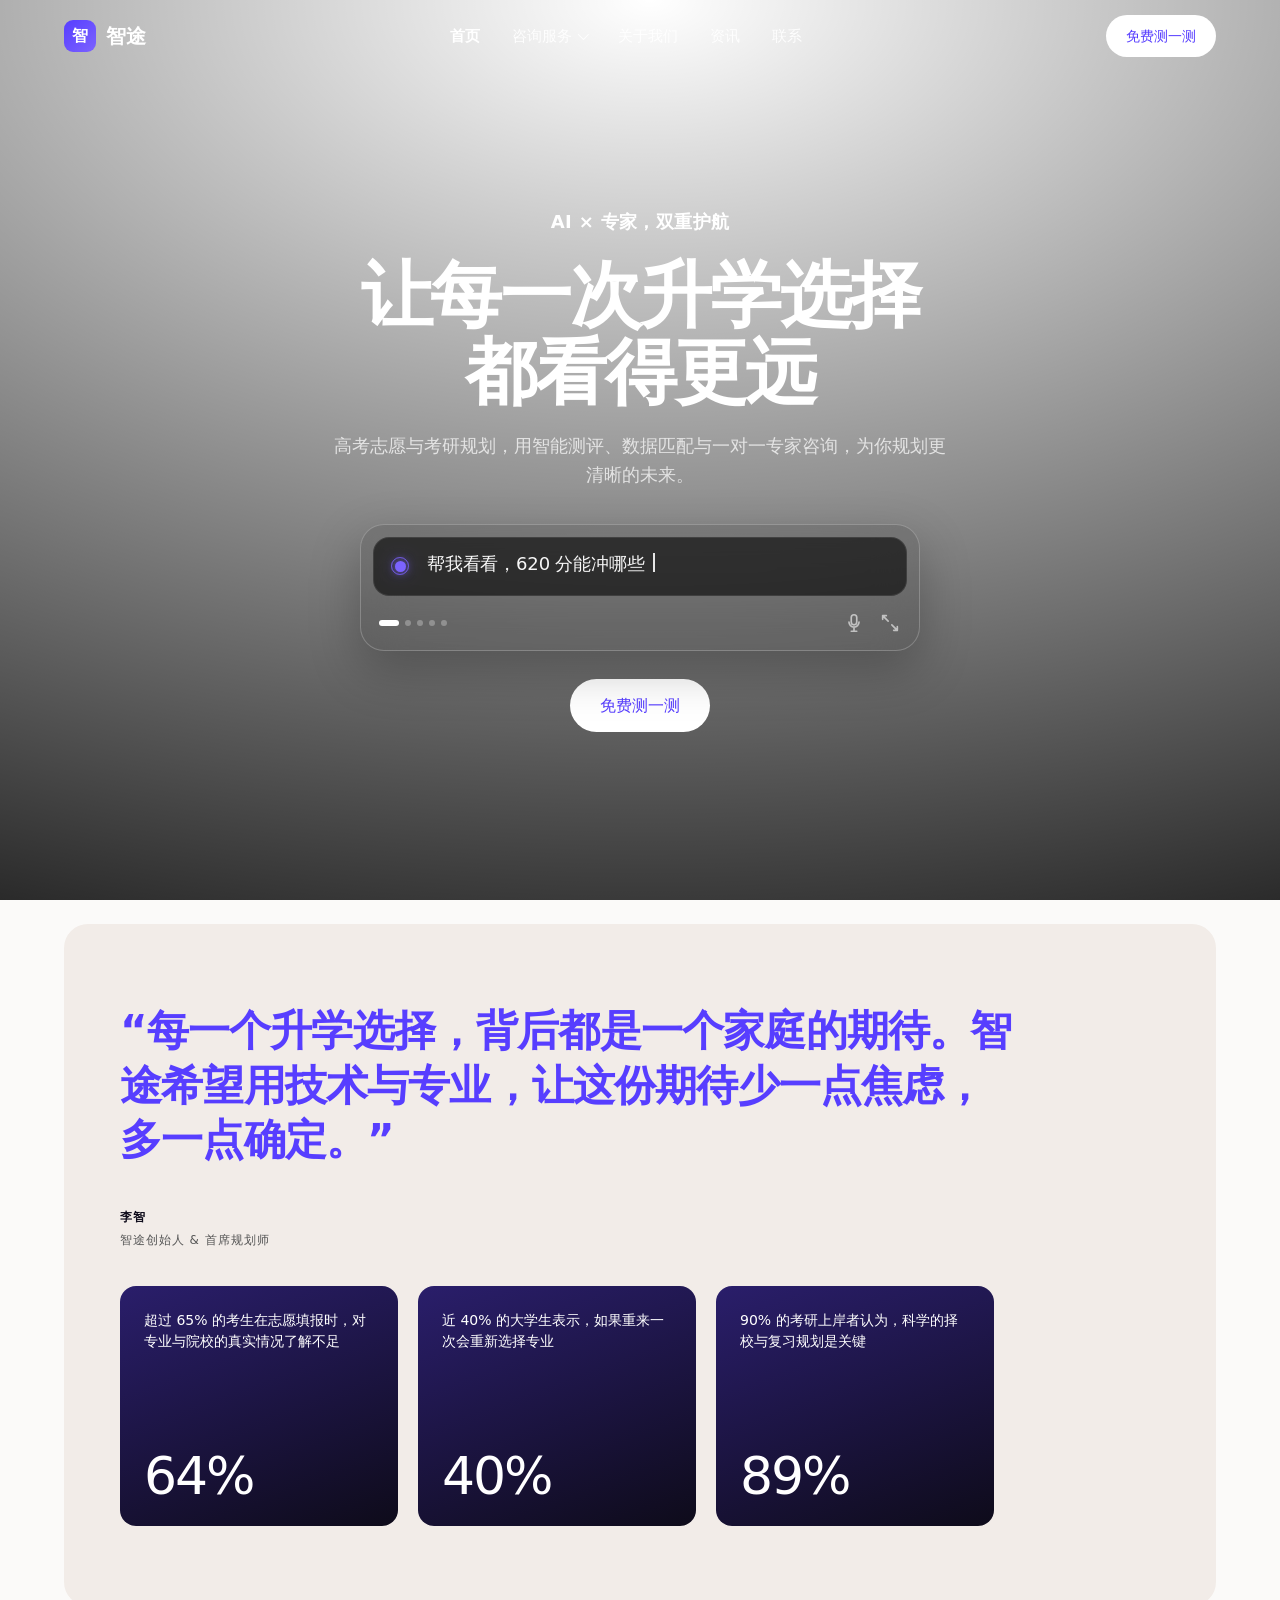
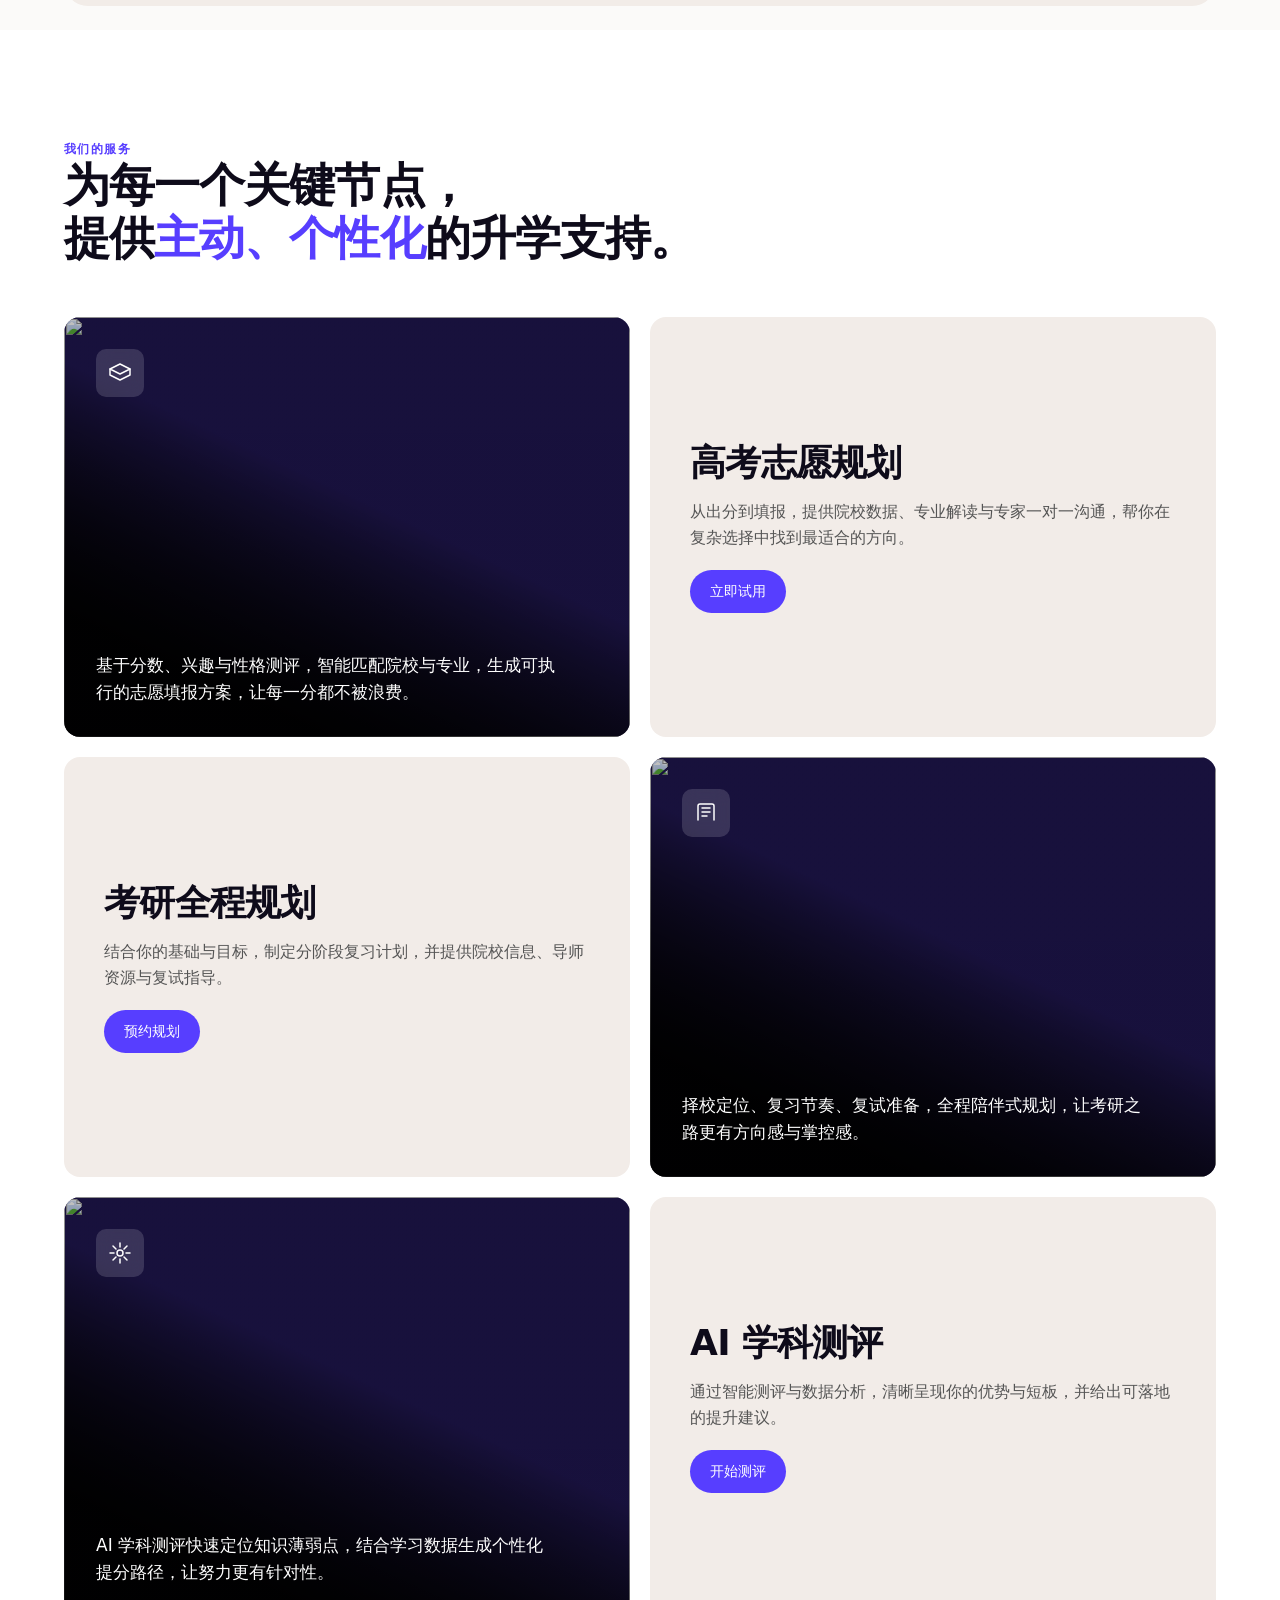
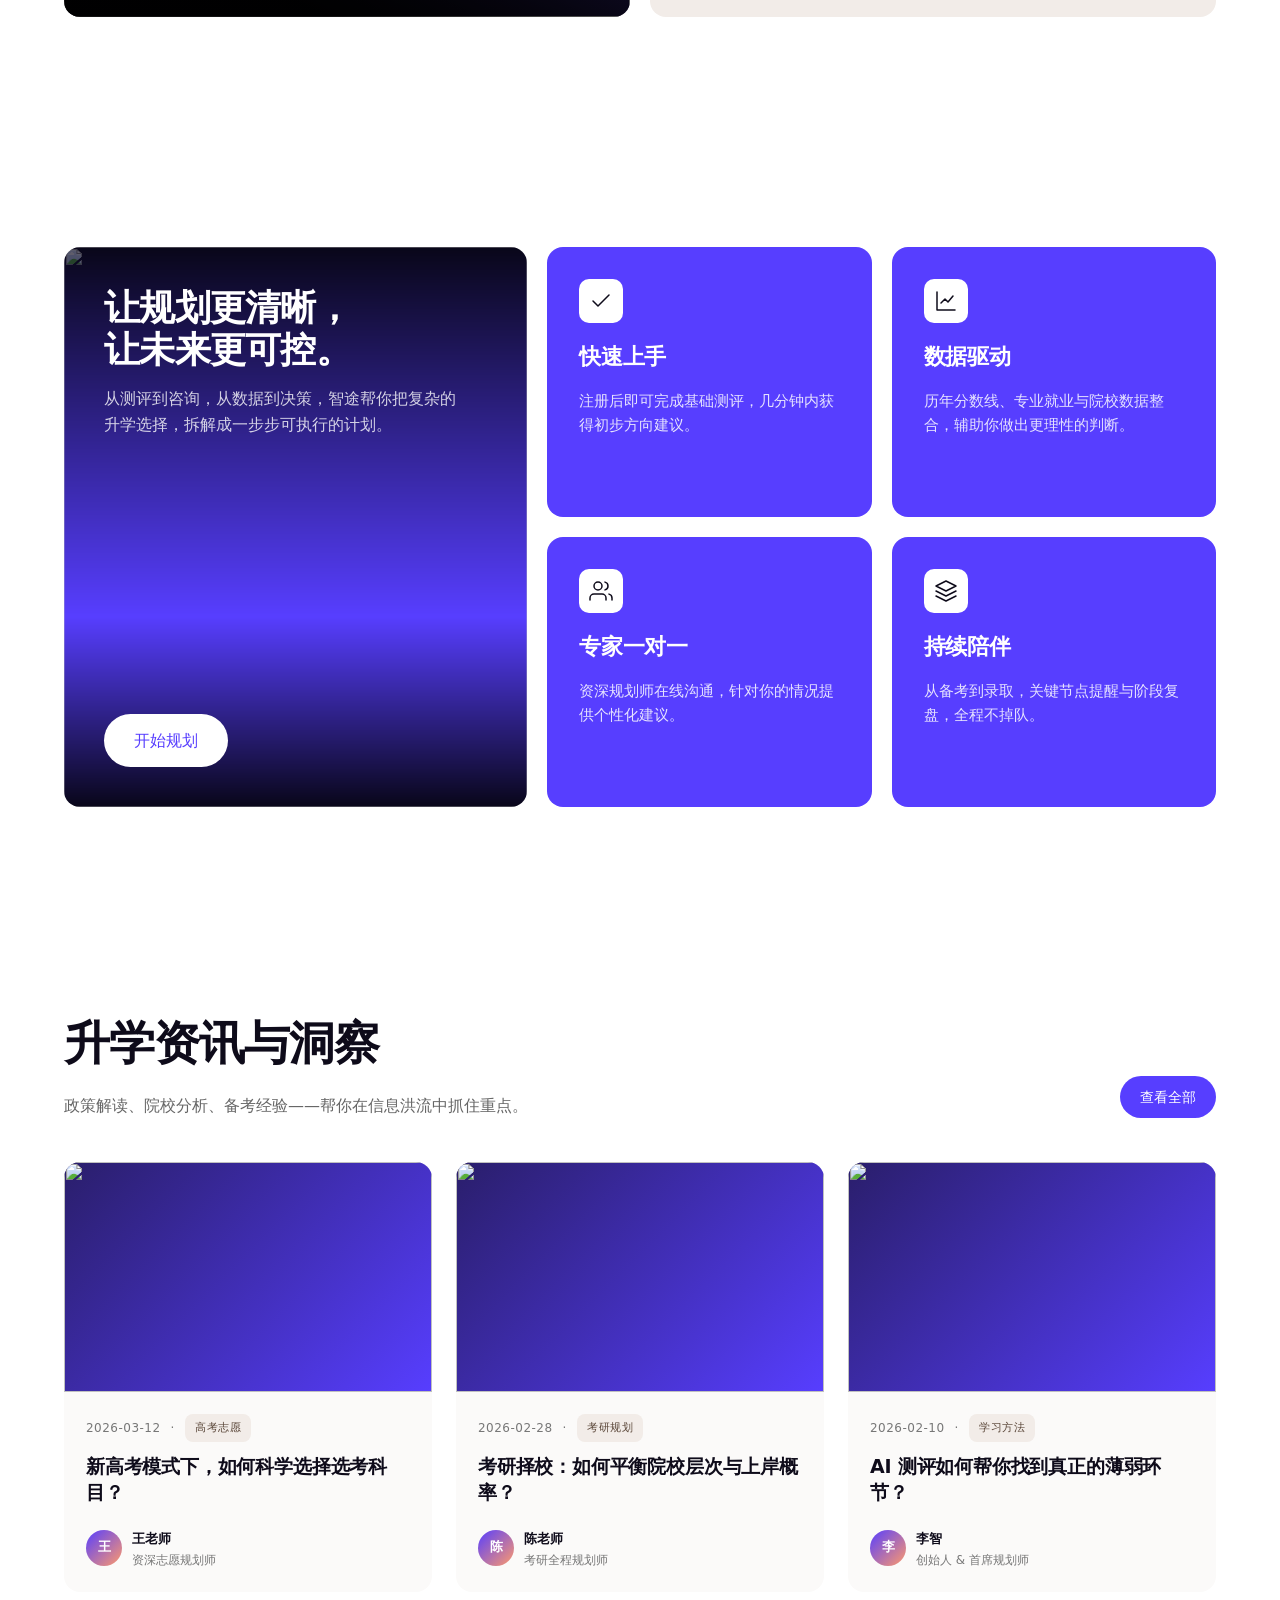
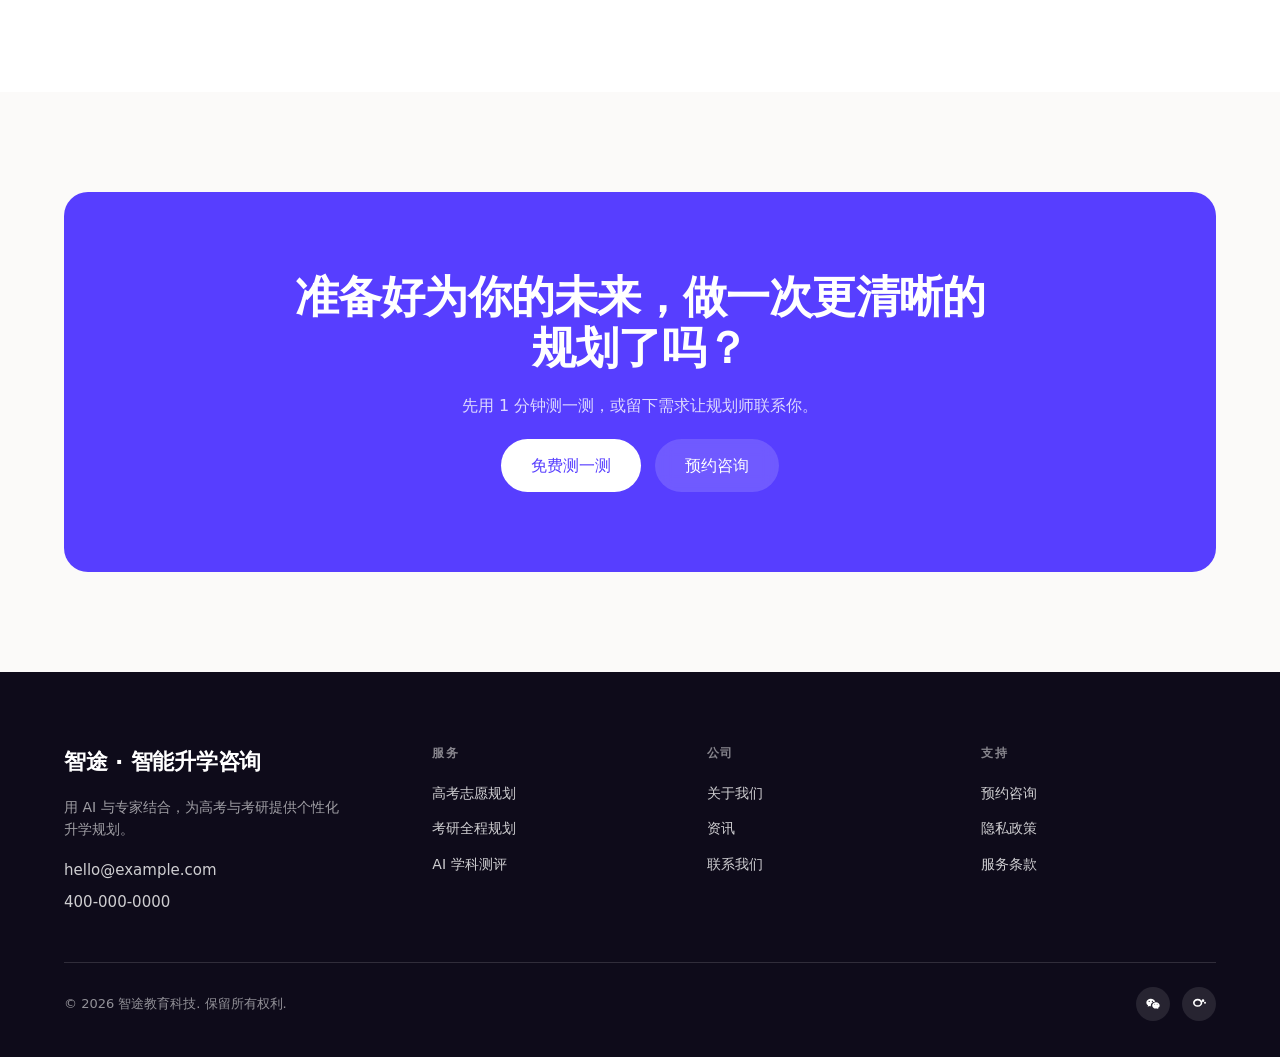
==== prototype/index.html @ aa1102e0 "first commit" ====
<!doctype html>
<html lang="zh-CN">
<head>
<meta charset="utf-8">
<meta name="viewport" content="width=device-width, initial-scale=1">
<title>智途 · 智能高考考研咨询</title>
<meta name="description" content="智途，用 AI 与专家结合，为高考志愿与考研规划提供个性化咨询。">
<link rel="stylesheet" href="styles.css">
</head>
<body>

<header class="site-header" id="header">
  <div class="wrap header-inner">
    <a href="index.html" class="logo">
      <span class="logo-mark">智</span><span>智途</span>
    </a>
    <nav class="nav" aria-label="主导航">
      <div class="nav-item"><a class="nav-link active" href="index.html">首页</a></div>
      <div class="nav-item" data-dropdown>
        <button class="nav-link" aria-haspopup="true" aria-expanded="false">咨询服务 <span class="caret"></span></button>
        <div class="dropdown">
          <a class="drop-link" href="tool.html"><strong>高考志愿规划</strong><span>基于分数与兴趣的智能院校匹配</span></a>
          <a class="drop-link" href="tool.html"><strong>考研全程规划</strong><span>择校、复习、复试一站式咨询</span></a>
          <a class="drop-link" href="tool.html"><strong>AI 学科测评</strong><span>快速定位强弱项，生成提分路径</span></a>
        </div>
      </div>
      <div class="nav-item"><a class="nav-link" href="about.html">关于我们</a></div>
      <div class="nav-item"><a class="nav-link" href="index.html#blog">资讯</a></div>
      <div class="nav-item"><a class="nav-link" href="contact.html">联系</a></div>
    </nav>
    <div class="header-cta">
      <a href="tool.html" class="btn btn-white btn-sm btn-login">免费测一测</a>
      <button class="burger" id="burger" aria-label="打开菜单" aria-expanded="false"><span></span><span></span><span></span></button>
    </div>
  </div>
</header>

<div class="mobile-menu" id="mobileMenu">
  <div class="m-group"><a class="m-toggle" href="index.html">首页</a></div>
  <div class="m-group">
    <button class="m-toggle" aria-expanded="false">咨询服务 <span class="caret"></span></button>
    <div class="m-panel">
      <a href="tool.html">高考志愿规划</a>
      <a href="tool.html">考研全程规划</a>
      <a href="tool.html">AI 学科测评</a>
    </div>
  </div>
  <div class="m-group"><a class="m-toggle" href="about.html">关于我们</a></div>
  <div class="m-group"><a class="m-toggle" href="index.html#blog">资讯</a></div>
  <div class="m-group"><a class="m-toggle" href="contact.html">联系</a></div>
  <div class="m-cta">
    <a href="tool.html" class="btn btn-primary">免费测一测</a>
    <a href="contact.html" class="btn btn-outline">预约咨询</a>
  </div>
</div>

<section class="hero">
  <div class="hero-media">
    <video src="assets/hero.mp4" poster="assets/hero-poster.jpg" autoplay muted loop playsinline></video>
    <div class="fallback"></div>
  </div>
  <div class="hero-overlay"></div>
  <div class="hero-content">
    <div class="hero-eyebrow">AI × 专家，双重护航</div>
    <h1>让每一次升学选择<br>都看得更远</h1>
    <p class="hero-sub">高考志愿与考研规划，用智能测评、数据匹配与一对一专家咨询，为你规划更清晰的未来。</p>
    <div class="ai-box">
      <div class="ai-row">
        <div class="ai-orb" aria-hidden="true"><span class="ai-ring"></span><span class="ai-ring"></span><span class="ai-dot"></span></div>
        <div class="ai-text" id="aiText" role="status" aria-live="polite"><span class="ai-caret"></span></div>
      </div>
      <div class="ai-foot">
        <div class="ai-dots" aria-hidden="true"><span></span><span></span><span></span><span></span><span></span></div>
        <div class="ai-icons" aria-hidden="true">
          <svg viewBox="0 0 24 24" fill="none" stroke="currentColor" stroke-width="1.8" stroke-linecap="round" stroke-linejoin="round"><rect x="9" y="3" width="6" height="11" rx="3"/><path d="M6.5 11a5.5 5.5 0 0 0 11 0M12 16.5V21M9 21h6"/></svg>
          <svg viewBox="0 0 24 24" fill="none" stroke="currentColor" stroke-width="1.8" stroke-linecap="round" stroke-linejoin="round"><path d="M8 4H4v4M4 4l6 6M16 20h4v-4M20 20l-6-6"/></svg>
        </div>
      </div>
    </div>
    <a href="tool.html" class="btn btn-white" style="margin-top:8px">免费测一测</a>
  </div>
</section>

<section class="intro" id="intro">
  <div class="wrap">
    <div class="intro-card reveal">
      <div class="intro-quote" id="quote">“每一个升学选择，背后都是一个家庭的期待。智途希望用技术与专业，让这份期待少一点焦虑，多一点确定。”</div>
      <div class="intro-meta">
        <div class="author"><strong>李智</strong><span>智途创始人 &amp; 首席规划师</span></div>
        <div class="stat-grid">
          <div class="stat-card"><p>超过 65% 的考生在志愿填报时，对专业与院校的真实情况了解不足</p><div class="stat-num" data-count="65" data-suffix="%">0%</div></div>
          <div class="stat-card"><p>近 40% 的大学生表示，如果重来一次会重新选择专业</p><div class="stat-num" data-count="40" data-suffix="%">0%</div></div>
          <div class="stat-card"><p>90% 的考研上岸者认为，科学的择校与复习规划是关键</p><div class="stat-num" data-count="90" data-suffix="%">0%</div></div>
        </div>
      </div>
    </div>
  </div>
</section>

<section class="features" id="features">
  <div class="wrap">
    <div class="section-head reveal">
      <div class="eyebrow">我们的服务</div>
      <h2>为每一个关键节点，<br>提供<em>主动、个性化</em>的升学支持。</h2>
    </div>
    <div class="feature reveal">
      <div class="f-media">
        <img src="assets/feature-1.jpg" alt="">
        <div class="f-icon"><svg viewBox="0 0 24 24" stroke-width="1.5" stroke-linecap="round" stroke-linejoin="round"><path d="M12 3 2 8l10 5 10-5-10-5Z"/><path d="M2 8v6l10 5 10-5V8"/></svg></div>
        <p>基于分数、兴趣与性格测评，智能匹配院校与专业，生成可执行的志愿填报方案，让每一分都不被浪费。</p>
      </div>
      <div class="f-side"><h3>高考志愿规划</h3><p>从出分到填报，提供院校数据、专业解读与专家一对一沟通，帮你在复杂选择中找到最适合的方向。</p><a href="tool.html" class="btn btn-primary btn-sm" style="align-self:flex-start;margin-top:20px">立即试用</a></div>
    </div>
    <div class="feature reverse reveal">
      <div class="f-media">
        <img src="assets/feature-2.jpg" alt="">
        <div class="f-icon"><svg viewBox="0 0 24 24" stroke-width="1.5" stroke-linecap="round" stroke-linejoin="round"><path d="M4 19V5a2 2 0 0 1 2-2h12a2 2 0 0 1 2 2v14"/><path d="M8 7h8M8 11h8M8 15h5"/></svg></div>
        <p>择校定位、复习节奏、复试准备，全程陪伴式规划，让考研之路更有方向感与掌控感。</p>
      </div>
      <div class="f-side"><h3>考研全程规划</h3><p>结合你的基础与目标，制定分阶段复习计划，并提供院校信息、导师资源与复试指导。</p><a href="contact.html" class="btn btn-primary btn-sm" style="align-self:flex-start;margin-top:20px">预约规划</a></div>
    </div>
    <div class="feature reveal">
      <div class="f-media">
        <img src="assets/feature-3.jpg" alt="">
        <div class="f-icon"><svg viewBox="0 0 24 24" stroke-width="1.5" stroke-linecap="round" stroke-linejoin="round"><path d="M12 2v4M12 18v4M2 12h4M18 12h4M5 5l3 3M16 16l3 3M19 5l-3 3M8 16l-3 3"/><circle cx="12" cy="12" r="3"/></svg></div>
        <p>AI 学科测评快速定位知识薄弱点，结合学习数据生成个性化提分路径，让努力更有针对性。</p>
      </div>
      <div class="f-side"><h3>AI 学科测评</h3><p>通过智能测评与数据分析，清晰呈现你的优势与短板，并给出可落地的提升建议。</p><a href="tool.html" class="btn btn-primary btn-sm" style="align-self:flex-start;margin-top:20px">开始测评</a></div>
    </div>
  </div>
</section>

<section class="benefits" id="benefits">
  <div class="wrap">
    <div class="benefit-layout">
      <div class="benefit-hero reveal">
        <img src="assets/benefit-bg.jpg" alt="">
        <div class="bh-text"><h2>让规划更清晰，<br>让未来更可控。</h2><p>从测评到咨询，从数据到决策，智途帮你把复杂的升学选择，拆解成一步步可执行的计划。</p></div>
        <a href="tool.html" class="btn btn-white">开始规划</a>
      </div>
      <div class="benefit-grid">
        <div class="bcard"><div class="bicon"><svg viewBox="0 0 24 24" stroke-width="1.5" stroke-linecap="round" stroke-linejoin="round"><path d="M20 6 9 17l-5-5"/></svg></div><h3>快速上手</h3><p>注册后即可完成基础测评，几分钟内获得初步方向建议。</p></div>
        <div class="bcard"><div class="bicon"><svg viewBox="0 0 24 24" stroke-width="1.5" stroke-linecap="round" stroke-linejoin="round"><path d="M3 3v18h18"/><path d="m7 14 4-4 3 3 5-6"/></svg></div><h3>数据驱动</h3><p>历年分数线、专业就业与院校数据整合，辅助你做出更理性的判断。</p></div>
        <div class="bcard"><div class="bicon"><svg viewBox="0 0 24 24" stroke-width="1.5" stroke-linecap="round" stroke-linejoin="round"><path d="M17 21v-2a4 4 0 0 0-4-4H5a4 4 0 0 0-4 4v2"/><circle cx="9" cy="7" r="4"/><path d="M23 21v-2a4 4 0 0 0-3-3.87M16 3.13a4 4 0 0 1 0 7.75"/></svg></div><h3>专家一对一</h3><p>资深规划师在线沟通，针对你的情况提供个性化建议。</p></div>
        <div class="bcard"><div class="bicon"><svg viewBox="0 0 24 24" stroke-width="1.5" stroke-linecap="round" stroke-linejoin="round"><path d="M12 2 2 7l10 5 10-5-10-5Z"/><path d="M2 17l10 5 10-5M2 12l10 5 10-5"/></svg></div><h3>持续陪伴</h3><p>从备考到录取，关键节点提醒与阶段复盘，全程不掉队。</p></div>
      </div>
    </div>
  </div>
</section>

<section class="blog" id="blog">
  <div class="wrap">
    <div class="blog-head reveal">
      <div><h2>升学资讯与洞察</h2><p>政策解读、院校分析、备考经验——帮你在信息洪流中抓住重点。</p></div>
      <a href="#" class="btn btn-primary btn-sm">查看全部</a>
    </div>
    <div class="blog-grid">
      <a href="#" class="post reveal"><div class="post-img"><img src="assets/post-1.jpg" alt=""></div><div class="post-body"><div class="post-meta"><span>2026-03-12</span><span>·</span><span class="tag">高考志愿</span></div><h3>新高考模式下，如何科学选择选考科目？</h3><div class="post-foot"><div class="avatar">王</div><div><strong>王老师</strong><small>资深志愿规划师</small></div></div></div></a>
      <a href="#" class="post reveal"><div class="post-img"><img src="assets/post-2.jpg" alt=""></div><div class="post-body"><div class="post-meta"><span>2026-02-28</span><span>·</span><span class="tag">考研规划</span></div><h3>考研择校：如何平衡院校层次与上岸概率？</h3><div class="post-foot"><div class="avatar">陈</div><div><strong>陈老师</strong><small>考研全程规划师</small></div></div></div></a>
      <a href="#" class="post reveal"><div class="post-img"><img src="assets/post-3.jpg" alt=""></div><div class="post-body"><div class="post-meta"><span>2026-02-10</span><span>·</span><span class="tag">学习方法</span></div><h3>AI 测评如何帮你找到真正的薄弱环节？</h3><div class="post-foot"><div class="avatar">李</div><div><strong>李智</strong><small>创始人 &amp; 首席规划师</small></div></div></div></a>
    </div>
  </div>
</section>

<section class="cta" id="contact-cta">
  <div class="wrap">
    <div class="cta-inner reveal">
      <h2>准备好为你的未来，做一次更清晰的规划了吗？</h2>
      <p>先用 1 分钟测一测，或留下需求让规划师联系你。</p>
      <div style="display:flex;gap:14px;flex-wrap:wrap;justify-content:center">
        <a href="tool.html" class="btn btn-white">免费测一测</a>
        <a href="contact.html" class="btn btn-ghost">预约咨询</a>
      </div>
    </div>
  </div>
</section>

<footer class="site-footer">
  <div class="wrap">
    <div class="footer-top">
      <div class="footer-brand">
        <h3>智途 · 智能升学咨询</h3>
        <p>用 AI 与专家结合，为高考与考研提供个性化升学规划。</p>
        <div class="contact"><a href="mailto:hello@example.com">hello@example.com</a><a href="tel:4000000000">400-000-0000</a></div>
      </div>
      <div class="footer-col"><h4>服务</h4><ul><li><a href="tool.html">高考志愿规划</a></li><li><a href="tool.html">考研全程规划</a></li><li><a href="tool.html">AI 学科测评</a></li></ul></div>
      <div class="footer-col"><h4>公司</h4><ul><li><a href="about.html">关于我们</a></li><li><a href="index.html#blog">资讯</a></li><li><a href="contact.html">联系我们</a></li></ul></div>
      <div class="footer-col"><h4>支持</h4><ul><li><a href="contact.html">预约咨询</a></li><li><a href="#">隐私政策</a></li><li><a href="#">服务条款</a></li></ul></div>
    </div>
    <div class="footer-bottom">
      <span>© 2026 智途教育科技. 保留所有权利.</span>
      <div class="socials">
        <a href="#" aria-label="微信"><svg viewBox="0 0 24 24"><path d="M8.7 4C4.9 4 2 6.6 2 9.8c0 1.8 1 3.4 2.6 4.4l-.6 2 2.2-1.1c.7.2 1.5.3 2.3.3h.4c-.1-.4-.2-.9-.2-1.3 0-3 2.8-5.4 6.3-5.4h.4C15 6 12.1 4 8.7 4Zm-2.4 3.2a.9.9 0 1 1 0 1.8.9.9 0 0 1 0-1.8Zm4.8 0a.9.9 0 1 1 0 1.8.9.9 0 0 1 0-1.8Z"/><path d="M22 14.1c0-2.7-2.5-4.8-5.6-4.8-3 0-5.6 2.1-5.6 4.8 0 2.6 2.6 4.8 5.6 4.8.6 0 1.2-.1 1.8-.3l1.8.9-.5-1.7c1.5-.9 2.5-2.2 2.5-3.7Zm-7.4-1.2a.7.7 0 1 1 0-1.4.7.7 0 0 1 0 1.4Zm3.6 0a.7.7 0 1 1 0-1.4.7.7 0 0 1 0 1.4Z"/></svg></a>
        <a href="#" aria-label="微博"><svg viewBox="0 0 24 24"><path d="M10 4c-4 0-7 2.7-7 6 0 3.4 3 6 7 6s7-2.6 7-6c0-3.3-3-6-7-6Zm0 10c-2.5 0-4.5-1.6-4.5-3.6S7.5 6.8 10 6.8s4.5 1.6 4.5 3.6S12.5 14 10 14Z"/><circle cx="18" cy="7" r="2"/><circle cx="21" cy="10" r="1.5"/></svg></a>
      </div>
    </div>
  </div>
</footer>

<script src="data/schools.js"></script>
<script src="app.js"></script>
</body>
</html>
---- prototype/styles.css ----
:root {
    --purple: #573EFF;
    --purple-2: #7C63FF;
    --purple-soft: #F4F1FF;
    --ink: #0E0B1A;
    --ink-2: #222;
    --muted: #666;
    --line: #E8E6F0;
    --paper: #FBFAF9;
    --warm: #F2ECE8;
    --radius: 16px;
    --max: 1200px;
    --font: "Geist", "Inter", "PingFang SC", "Microsoft YaHei", system-ui, sans-serif;
}

* {
    box-sizing: border-box;
    margin: 0;
    padding: 0
}

html {
    scroll-behavior: smooth
}

body {
    font-family: var(--font);
    color: var(--ink-2);
    background: #fff;
    line-height: 1.6;
    -webkit-font-smoothing: antialiased
}

a {
    color: inherit;
    text-decoration: none
}

img,
video {
    display: block;
    max-width: 100%
}

button {
    font: inherit;
    cursor: pointer;
    border: 0;
    background: none
}

.wrap {
    width: 100%;
    max-width: var(--max);
    margin: 0 auto;
    padding: 0 24px
}

.btn {
    display: inline-flex;
    align-items: center;
    justify-content: center;
    padding: 14px 30px;
    border-radius: 999px;
    font-size: 16px;
    transition: transform .2s, opacity .2s;
    white-space: nowrap
}

.btn:hover {
    transform: translateY(-1px);
    opacity: .92
}

.btn-primary {
    background: var(--purple);
    color: #fff
}

.btn-white {
    background: #fff;
    color: var(--purple)
}

.btn-ghost {
    background: rgba(255, 255, 255, .15);
    color: #fff;
    backdrop-filter: blur(8px)
}

.btn-outline {
    border: 1.5px solid var(--line);
    color: var(--ink)
}

.btn-outline:hover {
    border-color: var(--purple);
    color: var(--purple)
}

.btn-sm {
    padding: 10px 20px;
    font-size: 14px
}

.eyebrow {
    font-size: 12px;
    letter-spacing: .12em;
    text-transform: uppercase;
    color: var(--purple);
    font-weight: 600
}

/* Header */
.site-header {
    position: fixed;
    inset: 0 0 auto 0;
    z-index: 50;
    transition: background .3s, backdrop-filter .3s, box-shadow .3s
}

.site-header.scrolled {
    background: rgba(255, 255, 255, .85);
    backdrop-filter: blur(14px);
    box-shadow: 0 1px 0 rgba(0, 0, 0, .06)
}

.header-inner {
    display: flex;
    align-items: center;
    justify-content: space-between;
    height: 72px;
    gap: 20px
}

.logo {
    display: flex;
    align-items: center;
    gap: 10px;
    font-weight: 700;
    font-size: 20px;
    color: #fff;
    flex: 0 0 auto
}

.site-header.scrolled .logo {
    color: var(--ink)
}

.logo-mark {
    width: 32px;
    height: 32px;
    border-radius: 9px;
    background: linear-gradient(135deg, var(--purple), var(--purple-2));
    display: grid;
    place-items: center;
    color: #fff;
    font-size: 16px;
    font-weight: 800;
    flex: 0 0 32px
}

.logo img {
    height: 30px;
    width: auto
}

.nav {
    display: flex;
    align-items: center;
    gap: 4px
}

.nav-item {
    position: relative
}

.nav-link {
    display: inline-flex;
    align-items: center;
    gap: 6px;
    padding: 10px 14px;
    border-radius: 10px;
    font-size: 15px;
    color: rgba(255, 255, 255, .9);
    transition: background .2s, color .2s;
    cursor: pointer
}

.site-header.scrolled .nav-link {
    color: var(--ink-2)
}

.nav-link:hover {
    background: rgba(255, 255, 255, .12)
}

.site-header.scrolled .nav-link:hover {
    background: var(--purple-soft);
    color: var(--purple)
}

.nav-link.active {
    color: #fff;
    font-weight: 600
}

.site-header.scrolled .nav-link.active {
    color: var(--purple)
}

.caret {
    width: 8px;
    height: 8px;
    border-right: 1.6px solid currentColor;
    border-bottom: 1.6px solid currentColor;
    transform: rotate(45deg) translateY(-2px);
    transition: transform .2s
}

.nav-item.open .caret {
    transform: rotate(225deg) translateY(-2px)
}

.dropdown {
    position: absolute;
    top: calc(100% + 10px);
    left: 0;
    min-width: 280px;
    background: #fff;
    border-radius: 14px;
    padding: 8px;
    box-shadow: 0 18px 50px rgba(20, 10, 60, .16);
    opacity: 0;
    visibility: hidden;
    transform: translateY(8px);
    transition: all .2s
}

.nav-item.open .dropdown {
    opacity: 1;
    visibility: visible;
    transform: translateY(0)
}

.drop-link {
    display: block;
    padding: 12px 14px;
    border-radius: 10px;
    transition: background .15s
}

.drop-link strong {
    display: block;
    font-size: 15px;
    color: var(--ink);
    margin-bottom: 2px
}

.drop-link span {
    color: #777;
    font-size: 13px
}

.drop-link:hover {
    background: var(--purple-soft)
}

.header-cta {
    display: flex;
    align-items: center;
    gap: 10px
}

.burger {
    display: none;
    width: 44px;
    height: 44px;
    border-radius: 10px;
    position: relative;
    background: rgba(255, 255, 255, .12);
    flex: 0 0 44px
}

.site-header.scrolled .burger {
    background: var(--purple-soft)
}

.burger span {
    position: absolute;
    left: 12px;
    right: 12px;
    height: 2px;
    border-radius: 2px;
    background: #fff;
    transition: all .25s
}

.site-header.scrolled .burger span {
    background: var(--ink)
}

.burger span:nth-child(1) {
    top: 15px
}

.burger span:nth-child(2) {
    top: 21px
}

.burger span:nth-child(3) {
    top: 27px
}

.burger.active span:nth-child(1) {
    top: 21px;
    transform: rotate(45deg)
}

.burger.active span:nth-child(2) {
    opacity: 0
}

.burger.active span:nth-child(3) {
    top: 21px;
    transform: rotate(-45deg)
}

/* Mobile drawer */
.mobile-menu {
    position: fixed;
    inset: 72px 0 0 0;
    z-index: 45;
    background: #fff;
    padding: 20px 24px 40px;
    overflow-y: auto;
    transform: translateX(100%);
    transition: transform .3s
}

.mobile-menu.open {
    transform: translateX(0)
}

.m-group {
    border-bottom: 1px solid var(--line)
}

.m-toggle {
    width: 100%;
    display: flex;
    justify-content: space-between;
    align-items: center;
    padding: 18px 0;
    font-size: 17px;
    color: var(--ink);
    text-align: left
}

.m-group.open .m-toggle .caret {
    transform: rotate(225deg) translateY(-2px)
}

.m-panel {
    max-height: 0;
    overflow: hidden;
    transition: max-height .3s
}

.m-group.open .m-panel {
    max-height: 400px
}

.m-panel a {
    display: block;
    padding: 12px 6px;
    font-size: 15px;
    color: #555
}

.m-cta {
    display: flex;
    flex-direction: column;
    gap: 12px;
    margin-top: 24px
}

.m-cta .btn {
    width: 100%
}

/* Generic section */
section {
    position: relative
}

.section-pad {
    padding: 100px 0
}

.section-head {
    max-width: 760px;
    margin-bottom: 52px
}

.section-head.center {
    margin-left: auto;
    margin-right: auto;
    text-align: center
}

.section-head h2 {
    font-size: clamp(30px, 4vw, 46px);
    line-height: 1.15;
    letter-spacing: -.02em;
    color: var(--ink);
    font-weight: 600
}

.section-head h2 em {
    color: var(--purple);
    font-style: normal
}

.section-head p {
    margin-top: 16px;
    font-size: 17px;
    color: var(--muted)
}

/* Hero */
.hero {
    position: relative;
    min-height: 100svh;
    display: grid;
    place-items: center;
    overflow: hidden;
    color: #fff
}

.hero-media {
    position: absolute;
    inset: 0;
    z-index: 0
}

.hero-media video,
.hero-media .fallback {
    width: 100%;
    height: 100%;
    object-fit: cover
}

.hero-media .fallback {
    background: radial-gradient(120% 90% at 50% 0%, #2A1E6B 0%, #0E0B1A 70%), radial-gradient(80% 60% at 80% 80%, #573EFF33 0%, transparent 60%)
}

.hero-overlay {
    position: absolute;
    inset: 0;
    z-index: 1;
    background: radial-gradient(139% 111% at 50.8% 0%, #0000 0%, #000000d9 99%)
}

.hero-content {
    position: relative;
    z-index: 2;
    text-align: center;
    padding: 120px 24px 80px;
    max-width: 960px;
    display: flex;
    flex-direction: column;
    align-items: center;
    gap: 20px
}

.hero-eyebrow {
    font-size: 18px;
    font-weight: 600;
    letter-spacing: .02em
}

.hero h1 {
    font-size: clamp(38px, 6vw, 72px);
    line-height: 1.08;
    letter-spacing: -.03em;
    font-weight: 700
}

.hero-sub {
    font-size: clamp(15px, 1.6vw, 18px);
    color: rgba(255, 255, 255, .72);
    max-width: 620px
}

/* AI box */
.ai-box {
    width: min(560px, 100%);
    margin-top: 14px;
    display: flex;
    flex-direction: column;
    gap: 16px;
    padding: 12px;
    border-radius: 24px;
    background: rgba(0, 0, 0, .12);
    border: 1px solid rgba(255, 255, 255, .22);
    box-shadow: 0 18px 50px rgba(0, 0, 0, .25);
    backdrop-filter: blur(20px);
    -webkit-backdrop-filter: blur(20px)
}

.ai-row {
    display: flex;
    align-items: center;
    gap: 13px;
    padding: 14px 12px;
    border-radius: 16px;
    background: rgba(0, 0, 0, .6);
    border: 1px solid rgba(255, 255, 255, .09)
}

.ai-orb {
    width: 28px;
    height: 28px;
    flex: 0 0 28px;
    position: relative;
    display: grid;
    place-items: center
}

.ai-ring {
    position: absolute;
    inset: 5px;
    border-radius: 50%;
    border: 1px solid rgba(124, 99, 255, .6);
    animation: ai-ring 1.5s ease-out infinite
}

.ai-ring:nth-child(2) {
    animation-delay: .75s;
    border-color: rgba(124, 99, 255, .42)
}

.ai-dot {
    width: 11px;
    height: 11px;
    border-radius: 50%;
    background: var(--purple-2);
    box-shadow: 0 0 10px rgba(124, 99, 255, .9), 0 0 20px rgba(124, 99, 255, .42);
    animation: ai-orb 1.5s ease-in-out infinite
}

@keyframes ai-orb {

    0%,
    100% {
        transform: scale(.84);
        filter: brightness(.9)
    }

    45% {
        transform: scale(1.08);
        filter: brightness(1.25)
    }

    60% {
        transform: scale(.96);
        filter: brightness(1.08)
    }
}

@keyframes ai-ring {
    0% {
        transform: scale(.65);
        opacity: .65
    }

    75%,
    100% {
        transform: scale(1.7);
        opacity: 0
    }
}

.ai-text {
    flex: 1;
    min-height: 29px;
    font-size: 18px;
    line-height: 1.35;
    color: rgba(255, 255, 255, .96);
    letter-spacing: -.01em;
    text-align: left
}

.ai-caret {
    display: inline-block;
    width: 2px;
    height: 1.05em;
    margin-left: 3px;
    vertical-align: -.14em;
    background: rgba(255, 255, 255, .88);
    animation: caret .9s step-end infinite
}

@keyframes caret {

    0%,
    45% {
        opacity: 1
    }

    46%,
    100% {
        opacity: 0
    }
}

.ai-foot {
    display: flex;
    justify-content: space-between;
    align-items: center;
    padding: 0 6px 4px
}

.ai-dots {
    display: flex;
    gap: 6px
}

.ai-dots span {
    width: 6px;
    height: 6px;
    border-radius: 99px;
    background: rgba(255, 255, 255, .28);
    transition: all .22s
}

.ai-dots span:first-child {
    width: 20px;
    background: #fff
}

.ai-icons {
    display: flex;
    gap: 14px;
    color: rgba(255, 255, 255, .6)
}

.ai-icons svg {
    width: 22px;
    height: 22px
}

/* Intro quote */
.intro {
    background: var(--paper);
    padding: 24px 0
}

.intro-card {
    background: var(--warm);
    border-radius: 24px;
    padding: 80px 56px;
    display: grid;
    gap: 40px
}

.intro-quote {
    font-size: clamp(26px, 3.4vw, 42px);
    line-height: 1.3;
    letter-spacing: -.02em;
    color: var(--purple);
    font-weight: 600;
    max-width: 900px
}

.intro-quote .w {
    display: inline-block;
    opacity: 0;
    transform: translateY(20px);
    transition: all .7s cubic-bezier(.23, 1, .32, 1)
}

.intro-quote .w.in {
    opacity: 1;
    transform: none
}

.intro-meta {
    display: flex;
    align-items: flex-end;
    justify-content: space-between;
    gap: 24px;
    flex-wrap: wrap
}

.author {
    display: flex;
    flex-direction: column;
    gap: 4px;
    font-size: 12px;
    letter-spacing: .08em;
    text-transform: uppercase;
    color: #555
}

.author strong {
    color: var(--ink)
}

.stat-grid {
    display: grid;
    grid-template-columns: repeat(3, 1fr);
    gap: 20px;
    margin-top: 12px
}

.stat-card {
    position: relative;
    border-radius: 16px;
    overflow: hidden;
    min-height: 240px;
    display: flex;
    flex-direction: column;
    justify-content: space-between;
    padding: 24px;
    color: #fff;
    background: linear-gradient(160deg, #2A1E6B, #0E0B1A)
}

.stat-card img {
    position: absolute;
    inset: 0;
    width: 100%;
    height: 100%;
    object-fit: cover;
    opacity: .55
}

.stat-card .shade {
    position: absolute;
    inset: 0;
    background: linear-gradient(180deg, rgba(0, 0, 0, .1), rgba(0, 0, 0, .7))
}

.stat-card p {
    position: relative;
    font-size: 14px;
    line-height: 1.5;
    max-width: 230px
}

.stat-num {
    position: relative;
    font-size: 52px;
    line-height: 1;
    letter-spacing: -.04em;
    font-weight: 500
}

/* Feature cards */
.features {
    padding: 110px 0
}

.feature {
    display: grid;
    grid-template-columns: 1fr 1fr;
    gap: 20px;
    margin-bottom: 20px
}

.feature.reverse .f-media {
    order: 2
}

.f-media {
    position: relative;
    border-radius: var(--radius);
    overflow: hidden;
    min-height: 420px;
    display: flex;
    flex-direction: column;
    justify-content: flex-end;
    padding: 32px;
    color: #fff;
    background: linear-gradient(25deg, rgba(0, 0, 0, .9) 18%, rgba(0, 0, 0, .25) 55%), #2A1E6B
}

.f-media img {
    position: absolute;
    inset: 0;
    width: 100%;
    height: 100%;
    object-fit: cover;
    z-index: 0
}

.f-media::after {
    content: "";
    position: absolute;
    inset: 0;
    z-index: 1;
    background: linear-gradient(25deg, rgba(0, 0, 0, .9) 18%, rgba(0, 0, 0, .25) 55%)
}

.f-media .f-icon {
    position: relative;
    z-index: 2;
    align-self: flex-start;
    width: 48px;
    height: 48px;
    border-radius: 10px;
    background: rgba(255, 255, 255, .15);
    backdrop-filter: blur(8px);
    display: grid;
    place-items: center;
    margin-bottom: auto
}

.f-media .f-icon svg {
    width: 24px;
    height: 24px;
    stroke: #fff;
    fill: none
}

.f-media p {
    position: relative;
    z-index: 2;
    font-size: 17px;
    line-height: 1.55;
    max-width: 92%
}

.f-side {
    background: var(--warm);
    border-radius: var(--radius);
    padding: 40px;
    display: flex;
    flex-direction: column;
    justify-content: center
}

.f-side h3 {
    font-size: clamp(24px, 3vw, 36px);
    letter-spacing: -.02em;
    color: var(--ink);
    line-height: 1.15
}

.f-side p {
    margin-top: 16px;
    color: #555;
    font-size: 16px
}

/* Benefits */
.benefits {
    background: #fff;
    padding: 100px 0
}

.benefit-layout {
    display: grid;
    grid-template-columns: .9fr 1.3fr;
    gap: 20px
}

.benefit-hero {
    position: relative;
    border-radius: var(--radius);
    overflow: hidden;
    min-height: 560px;
    padding: 40px;
    color: #fff;
    display: flex;
    flex-direction: column;
    justify-content: space-between;
    background: linear-gradient(#000000e6 0%, #0000 66%, #000000e6 100%), var(--purple)
}

.benefit-hero img {
    position: absolute;
    inset: 0;
    width: 100%;
    height: 100%;
    object-fit: cover;
    opacity: .35
}

.benefit-hero .bh-text {
    position: relative;
    z-index: 2
}

.benefit-hero h2 {
    font-size: clamp(26px, 3vw, 36px);
    line-height: 1.15;
    letter-spacing: -.02em
}

.benefit-hero p {
    margin-top: 16px;
    color: rgba(255, 255, 255, .8);
    font-size: 16px;
    max-width: 360px
}

.benefit-hero .btn {
    align-self: flex-start;
    position: relative;
    z-index: 2
}

.benefit-grid {
    display: grid;
    grid-template-columns: 1fr 1fr;
    gap: 20px
}

.bcard {
    background: var(--purple);
    color: #fff;
    border-radius: var(--radius);
    padding: 32px;
    display: flex;
    flex-direction: column;
    gap: 16px;
    opacity: 0;
    transform: translateY(24px);
    transition: all .6s
}

.bcard.in {
    opacity: 1;
    transform: none
}

.bcard .bicon {
    width: 44px;
    height: 44px;
    border-radius: 10px;
    background: #fff;
    display: grid;
    place-items: center
}

.bcard .bicon svg {
    width: 24px;
    height: 24px;
    stroke: var(--ink);
    fill: none
}

.bcard h3 {
    font-size: 22px;
    letter-spacing: -.01em
}

.bcard p {
    font-size: 15px;
    color: rgba(255, 255, 255, .85);
    line-height: 1.55
}

/* Blog */
.blog {
    padding: 100px 0;
    background: #fff
}

.blog-head {
    display: flex;
    justify-content: space-between;
    align-items: flex-end;
    gap: 24px;
    margin-bottom: 44px;
    flex-wrap: wrap
}

.blog-head h2 {
    font-size: clamp(30px, 4vw, 46px);
    letter-spacing: -.02em;
    color: var(--ink);
    font-weight: 600
}

.blog-head p {
    margin-top: 12px;
    color: var(--muted);
    max-width: 520px
}

.blog-grid {
    display: grid;
    grid-template-columns: repeat(3, 1fr);
    gap: 24px
}

.post {
    display: flex;
    flex-direction: column;
    background: var(--paper);
    border-radius: var(--radius);
    overflow: hidden;
    transition: transform .25s, box-shadow .25s
}

.post:hover {
    transform: translateY(-4px);
    box-shadow: 0 20px 40px rgba(20, 10, 60, .1)
}

.post-img {
    aspect-ratio: 16/10;
    background: linear-gradient(135deg, #2A1E6B, var(--purple));
    overflow: hidden
}

.post-img img {
    width: 100%;
    height: 100%;
    object-fit: cover
}

.post-body {
    padding: 22px;
    display: flex;
    flex-direction: column;
    gap: 12px;
    flex: 1
}

.post-meta {
    display: flex;
    align-items: center;
    gap: 10px;
    font-size: 12px;
    color: #777;
    letter-spacing: .04em;
    flex-wrap: wrap
}

.tag {
    background: var(--warm);
    color: #5A4638;
    padding: 5px 10px;
    border-radius: 8px;
    font-size: 11px;
    letter-spacing: .06em;
    text-transform: uppercase
}

.post h3 {
    font-size: 19px;
    line-height: 1.35;
    letter-spacing: -.01em;
    color: var(--ink)
}

.post-foot {
    margin-top: auto;
    display: flex;
    align-items: center;
    gap: 10px;
    padding-top: 8px
}

.avatar {
    width: 36px;
    height: 36px;
    border-radius: 50%;
    background: linear-gradient(135deg, var(--purple), #FF9A6B);
    display: grid;
    place-items: center;
    color: #fff;
    font-weight: 700;
    font-size: 13px;
    flex: 0 0 36px
}

.post-foot small {
    display: block;
    color: #777;
    font-size: 12px
}

.post-foot strong {
    font-size: 13px;
    color: var(--ink)
}

/* CTA */
.cta {
    padding: 100px 0;
    background: var(--paper)
}

.cta-inner {
    background: var(--purple);
    border-radius: 24px;
    padding: 80px 40px;
    text-align: center;
    color: #fff;
    display: flex;
    flex-direction: column;
    align-items: center;
    gap: 20px
}

.cta-inner h2 {
    font-size: clamp(28px, 4vw, 44px);
    letter-spacing: -.02em;
    line-height: 1.15;
    max-width: 720px
}

.cta-inner p {
    color: rgba(255, 255, 255, .8);
    max-width: 540px
}

/* Footer */
.site-footer {
    background: var(--ink);
    color: #fff;
    padding: 72px 0 36px
}

.footer-top {
    display: grid;
    grid-template-columns: 1.4fr 1fr 1fr 1fr;
    gap: 40px;
    padding-bottom: 48px;
    border-bottom: 1px solid rgba(255, 255, 255, .14)
}

.footer-brand h3 {
    font-size: 22px;
    letter-spacing: -.01em;
    margin-bottom: 16px
}

.footer-brand p {
    color: rgba(255, 255, 255, .6);
    font-size: 14px;
    max-width: 280px
}

.footer-brand .contact {
    display: flex;
    flex-direction: column;
    gap: 8px;
    font-size: 15px;
    margin-top: 18px
}

.footer-brand .contact a {
    color: rgba(255, 255, 255, .8)
}

.footer-brand .contact a:hover {
    color: #fff
}

.footer-col h4 {
    font-size: 12px;
    letter-spacing: .12em;
    text-transform: uppercase;
    color: rgba(255, 255, 255, .5);
    margin-bottom: 16px
}

.footer-col ul {
    list-style: none;
    display: flex;
    flex-direction: column;
    gap: 10px
}

.footer-col a {
    font-size: 14px;
    color: rgba(255, 255, 255, .8)
}

.footer-col a:hover {
    color: #fff
}

.footer-bottom {
    display: flex;
    justify-content: space-between;
    align-items: center;
    gap: 20px;
    padding-top: 24px;
    flex-wrap: wrap;
    font-size: 13px;
    color: rgba(255, 255, 255, .55)
}

.socials {
    display: flex;
    gap: 12px
}

.socials a {
    width: 34px;
    height: 34px;
    border-radius: 50%;
    background: rgba(255, 255, 255, .1);
    display: grid;
    place-items: center;
    transition: background .2s
}

.socials a:hover {
    background: rgba(255, 255, 255, .22)
}

.socials svg {
    width: 16px;
    height: 16px;
    fill: #fff
}

/* Reveal */
.reveal {
    opacity: 0;
    transform: translateY(28px);
    transition: opacity .8s cubic-bezier(.23, 1, .32, 1), transform .8s cubic-bezier(.23, 1, .32, 1)
}

.reveal.in {
    opacity: 1;
    transform: none
}

/* ---------- Tool page ---------- */
.tool-hero {
    background: linear-gradient(160deg, #1A1240, var(--ink));
    color: #fff;
    padding: 140px 0 64px;
    text-align: center
}

.tool-hero h1 {
    font-size: clamp(32px, 5vw, 52px);
    letter-spacing: -.03em;
    line-height: 1.1;
    margin-bottom: 14px
}

.tool-hero p {
    color: rgba(255, 255, 255, .7);
    max-width: 560px;
    margin: 0 auto
}

.tool-body {
    padding: 56px 0 100px;
    background: var(--paper);
    min-height: 60vh
}

.form-card {
    background: #fff;
    border-radius: 20px;
    padding: 32px;
    box-shadow: 0 10px 40px rgba(20, 10, 60, .06);
    max-width: 820px;
    margin: 0 auto
}

.form-grid {
    display: grid;
    grid-template-columns: repeat(2, 1fr);
    gap: 20px
}

.field {
    display: flex;
    flex-direction: column;
    gap: 8px
}

.field label {
    font-size: 14px;
    font-weight: 600;
    color: var(--ink)
}

.field input,
.field select {
    width: 100%;
    padding: 13px 16px;
    border: 1.5px solid var(--line);
    border-radius: 12px;
    font-size: 15px;
    font-family: inherit;
    background: #fff;
    transition: border-color .2s, box-shadow .2s;
    outline: none
}

.field input:focus,
.field select:focus {
    border-color: var(--purple);
    box-shadow: 0 0 0 3px rgba(87, 62, 255, .12)
}

.field small {
    color: #999;
    font-size: 12px
}

.field.full {
    grid-column: 1 / -1
}

.form-actions {
    margin-top: 24px;
    display: flex;
    gap: 12px;
    align-items: center;
    flex-wrap: wrap
}

.form-actions .btn {
    padding: 14px 36px
}

.form-hint {
    font-size: 13px;
    color: #999
}

.result-section {
    padding: 0 0 100px;
    background: var(--paper)
}

.result-summary {
    max-width: 820px;
    margin: 0 auto 24px;
    padding: 20px 24px;
    background: var(--purple-soft);
    border-radius: 14px;
    color: var(--purple);
    font-size: 15px
}

.result-summary strong {
    font-weight: 700
}

.result-group {
    max-width: 1000px;
    margin: 0 auto 36px
}

.result-group h3 {
    display: flex;
    align-items: center;
    gap: 10px;
    font-size: 20px;
    margin-bottom: 16px;
    color: var(--ink)
}

.pill {
    padding: 4px 12px;
    border-radius: 999px;
    font-size: 12px;
    font-weight: 600;
    letter-spacing: .04em
}

.pill.chong {
    background: #FFE9E9;
    color: #D14343
}

.pill.wen {
    background: #FFF5DB;
    color: #B98000
}

.pill.bao {
    background: #E4F6EA;
    color: #1F8A4C
}

.school-list {
    display: grid;
    grid-template-columns: repeat(2, 1fr);
    gap: 14px
}

.school-card {
    background: #fff;
    border-radius: 14px;
    padding: 18px 20px;
    border: 1.5px solid var(--line);
    transition: border-color .2s, transform .2s
}

.school-card:hover {
    border-color: var(--purple);
    transform: translateY(-2px)
}

.school-card h4 {
    font-size: 17px;
    color: var(--ink);
    margin-bottom: 4px;
    display: flex;
    justify-content: space-between;
    gap: 10px
}

.school-card .meta {
    font-size: 13px;
    color: var(--muted);
    display: flex;
    gap: 14px;
    flex-wrap: wrap;
    margin-top: 8px
}

.school-card .match {
    font-size: 12px;
    color: var(--purple);
    font-weight: 600;
    background: var(--purple-soft);
    padding: 3px 10px;
    border-radius: 999px;
    white-space: nowrap
}

.empty {
    text-align: center;
    padding: 60px 20px;
    color: #999
}

.empty svg {
    width: 48px;
    height: 48px;
    stroke: #ccc;
    fill: none;
    margin: 0 auto 16px
}

/* About */
.page-hero {
    background: linear-gradient(160deg, #1A1240, var(--ink));
    color: #fff;
    padding: 150px 0 80px
}

.page-hero h1 {
    font-size: clamp(32px, 5vw, 52px);
    letter-spacing: -.03em;
    line-height: 1.1;
    margin-bottom: 16px;
    max-width: 760px
}

.page-hero p {
    color: rgba(255, 255, 255, .72);
    max-width: 600px;
    font-size: 17px
}

.about-grid {
    display: grid;
    grid-template-columns: repeat(3, 1fr);
    gap: 24px;
    margin-top: -40px;
    position: relative;
    z-index: 2
}

.about-stat {
    background: #fff;
    border-radius: 16px;
    padding: 32px;
    box-shadow: 0 16px 40px rgba(20, 10, 60, .08)
}

.about-stat .num {
    font-size: 44px;
    font-weight: 600;
    color: var(--purple);
    letter-spacing: -.03em;
    line-height: 1
}

.about-stat p {
    margin-top: 8px;
    color: var(--muted);
    font-size: 14px
}

.team-grid {
    display: grid;
    grid-template-columns: repeat(4, 1fr);
    gap: 20px
}

.team-card {
    background: var(--paper);
    border-radius: 16px;
    padding: 28px 22px;
    text-align: center
}

.team-avatar {
    width: 72px;
    height: 72px;
    border-radius: 50%;
    background: linear-gradient(135deg, var(--purple), #FF9A6B);
    display: grid;
    place-items: center;
    color: #fff;
    font-size: 26px;
    font-weight: 700;
    margin: 0 auto 14px
}

.team-card h4 {
    font-size: 16px;
    color: var(--ink)
}

.team-card p {
    font-size: 13px;
    color: var(--muted);
    margin-top: 4px
}

.values {
    display: grid;
    grid-template-columns: repeat(2, 1fr);
    gap: 20px
}

.value-card {
    border: 1.5px solid var(--line);
    border-radius: 16px;
    padding: 28px
}

.value-card h3 {
    font-size: 19px;
    color: var(--ink);
    margin-bottom: 8px
}

.value-card p {
    color: var(--muted);
    font-size: 15px
}

/* Contact */
.contact-layout {
    display: grid;
    grid-template-columns: 1fr 1.2fr;
    gap: 40px;
    align-items: start
}

.contact-info {
    display: flex;
    flex-direction: column;
    gap: 24px
}

.contact-item {
    display: flex;
    gap: 14px;
    align-items: flex-start
}

.contact-item .ci-icon {
    width: 44px;
    height: 44px;
    border-radius: 12px;
    background: var(--purple-soft);
    display: grid;
    place-items: center;
    flex: 0 0 44px
}

.contact-item .ci-icon svg {
    width: 20px;
    height: 20px;
    stroke: var(--purple);
    fill: none
}

.contact-item strong {
    display: block;
    color: var(--ink);
    font-size: 15px;
    margin-bottom: 2px
}

.contact-item span {
    color: var(--muted);
    font-size: 14px
}

.form-success {
    display: none;
    background: #E4F6EA;
    color: #1F8A4C;
    padding: 16px 20px;
    border-radius: 12px;
    margin-top: 16px;
    font-size: 14px
}

.form-success.show {
    display: block
}

/* Responsive */
@media (max-width:960px) {

    .nav,
    .header-cta .btn-login {
        display: none
    }

    .burger {
        display: block
    }

    .intro-card {
        padding: 56px 32px
    }

    .stat-grid {
        grid-template-columns: 1fr
    }

    .feature {
        grid-template-columns: 1fr
    }

    .feature.reverse .f-media {
        order: 0
    }

    .f-media {
        min-height: 340px
    }

    .benefit-layout {
        grid-template-columns: 1fr
    }

    .blog-grid {
        grid-template-columns: 1fr 1fr
    }

    .footer-top {
        grid-template-columns: 1fr 1fr
    }

    .about-grid {
        grid-template-columns: 1fr;
        margin-top: 24px
    }

    .team-grid {
        grid-template-columns: 1fr 1fr
    }

    .contact-layout {
        grid-template-columns: 1fr
    }

    .form-grid {
        grid-template-columns: 1fr
    }

    .school-list {
        grid-template-columns: 1fr
    }
}

@media (max-width:640px) {
    .section-pad {
        padding: 72px 0
    }

    .intro-card {
        padding: 40px 24px;
        border-radius: 18px
    }

    .benefit-grid {
        grid-template-columns: 1fr
    }

    .blog-grid {
        grid-template-columns: 1fr
    }

    .footer-top {
        grid-template-columns: 1fr
    }

    .hero-content {
        padding: 110px 20px 70px
    }

    .ai-text {
        font-size: 16px
    }

    .f-side {
        padding: 28px
    }

    .stat-num {
        font-size: 44px
    }

    .values {
        grid-template-columns: 1fr
    }

    .team-grid {
        grid-template-columns: 1fr 1fr
    }

    .form-card {
        padding: 22px
    }
}
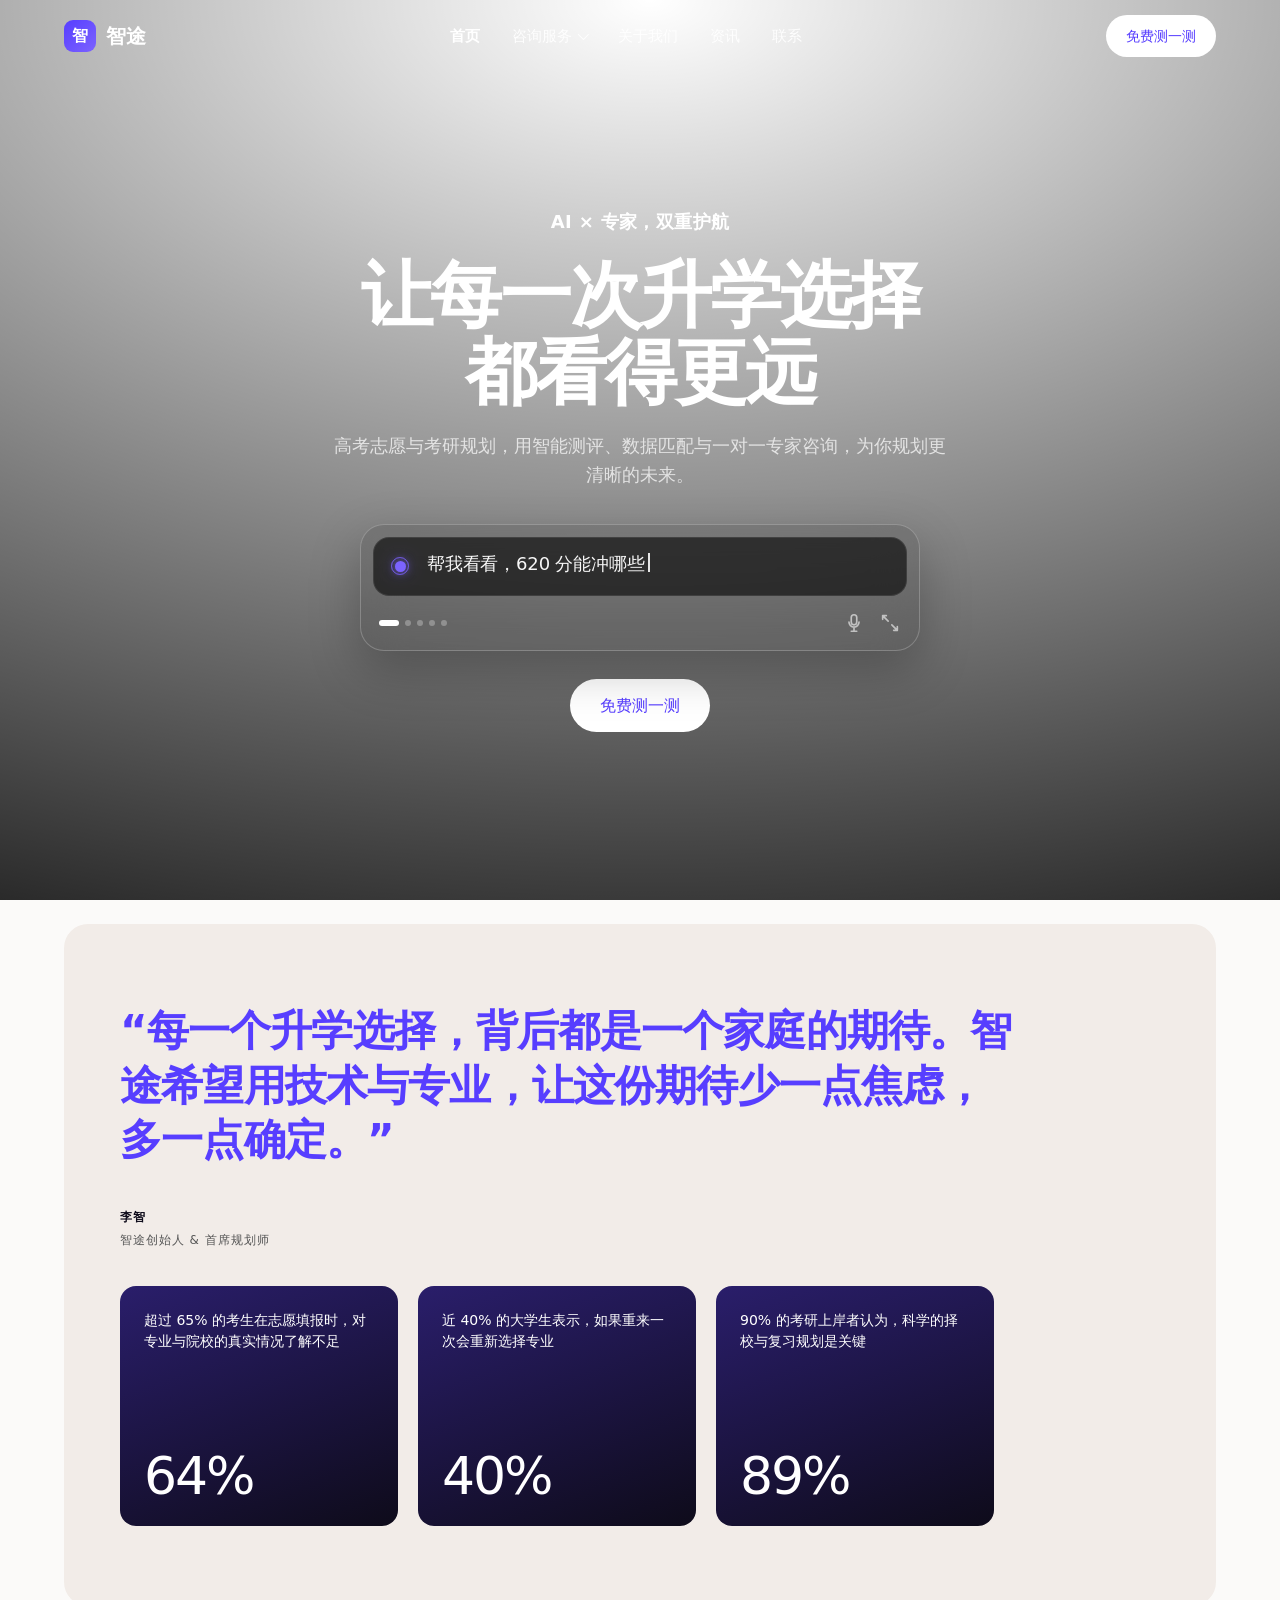
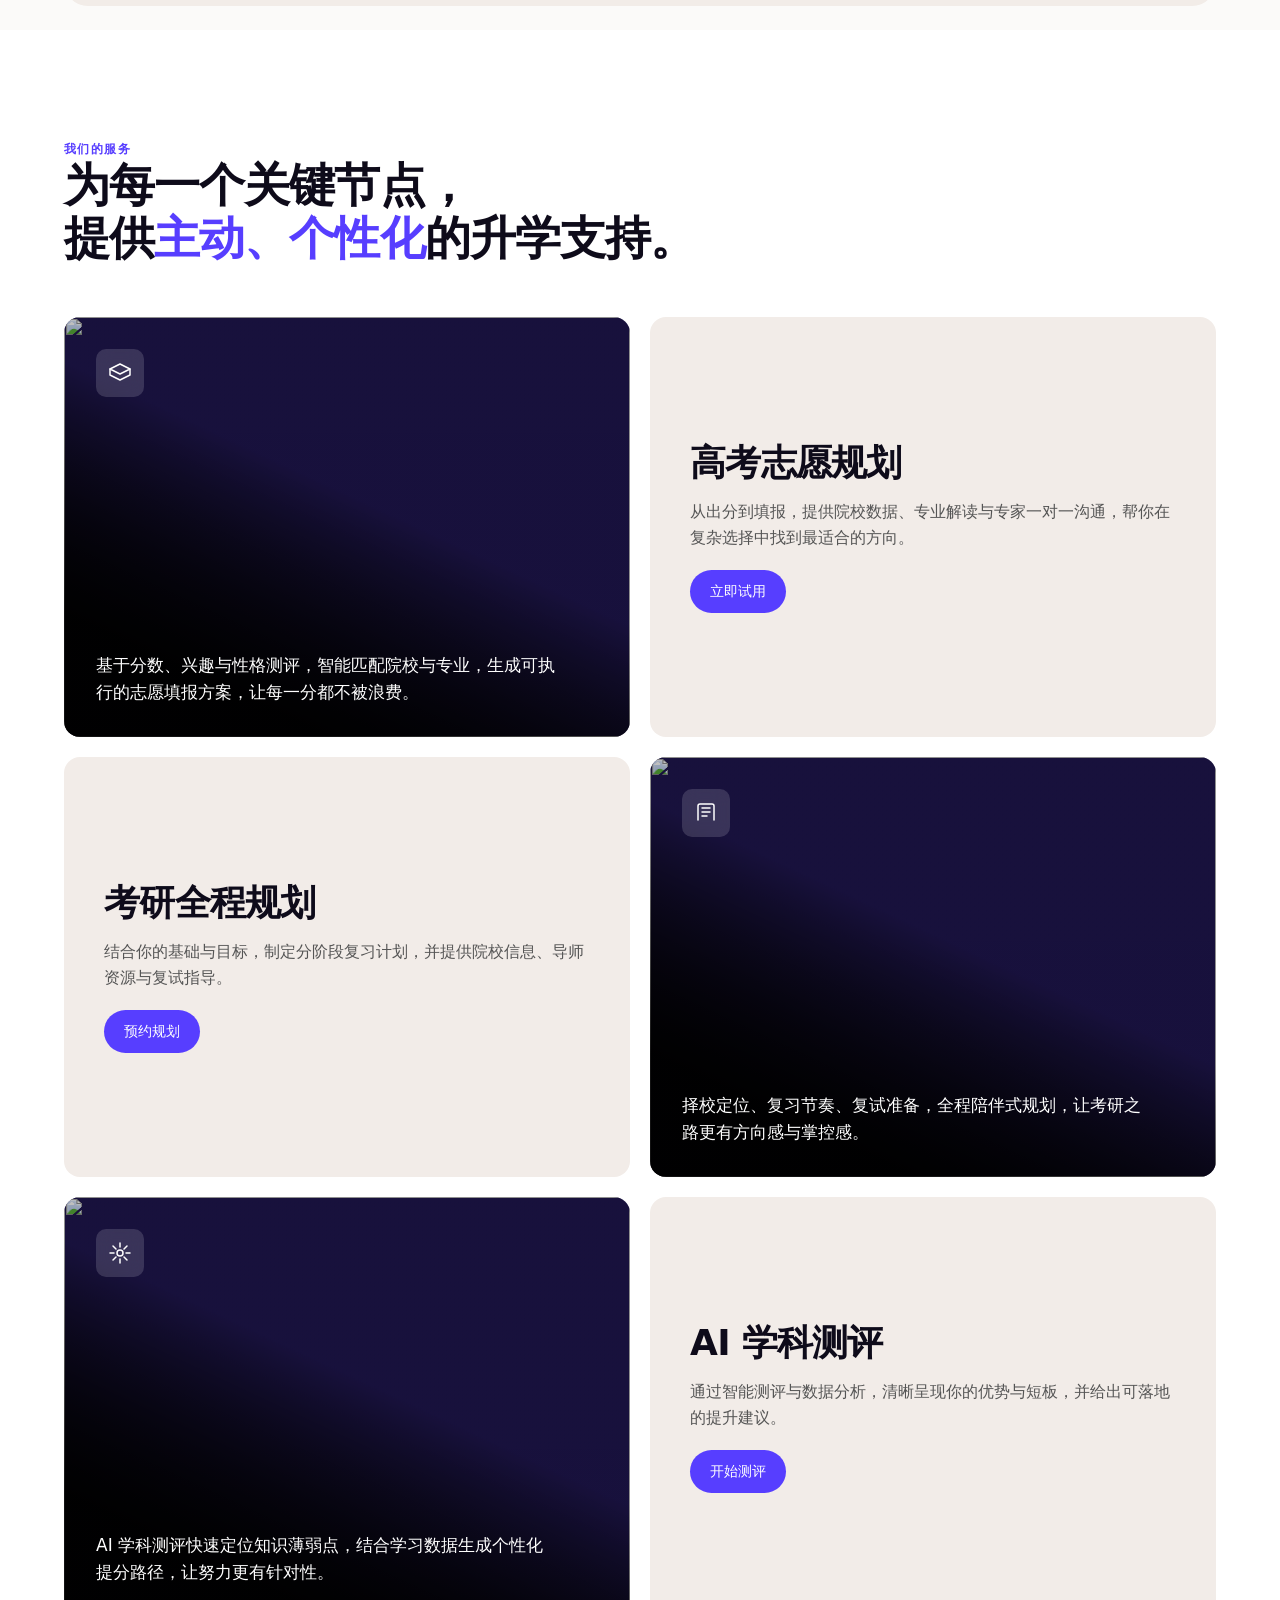
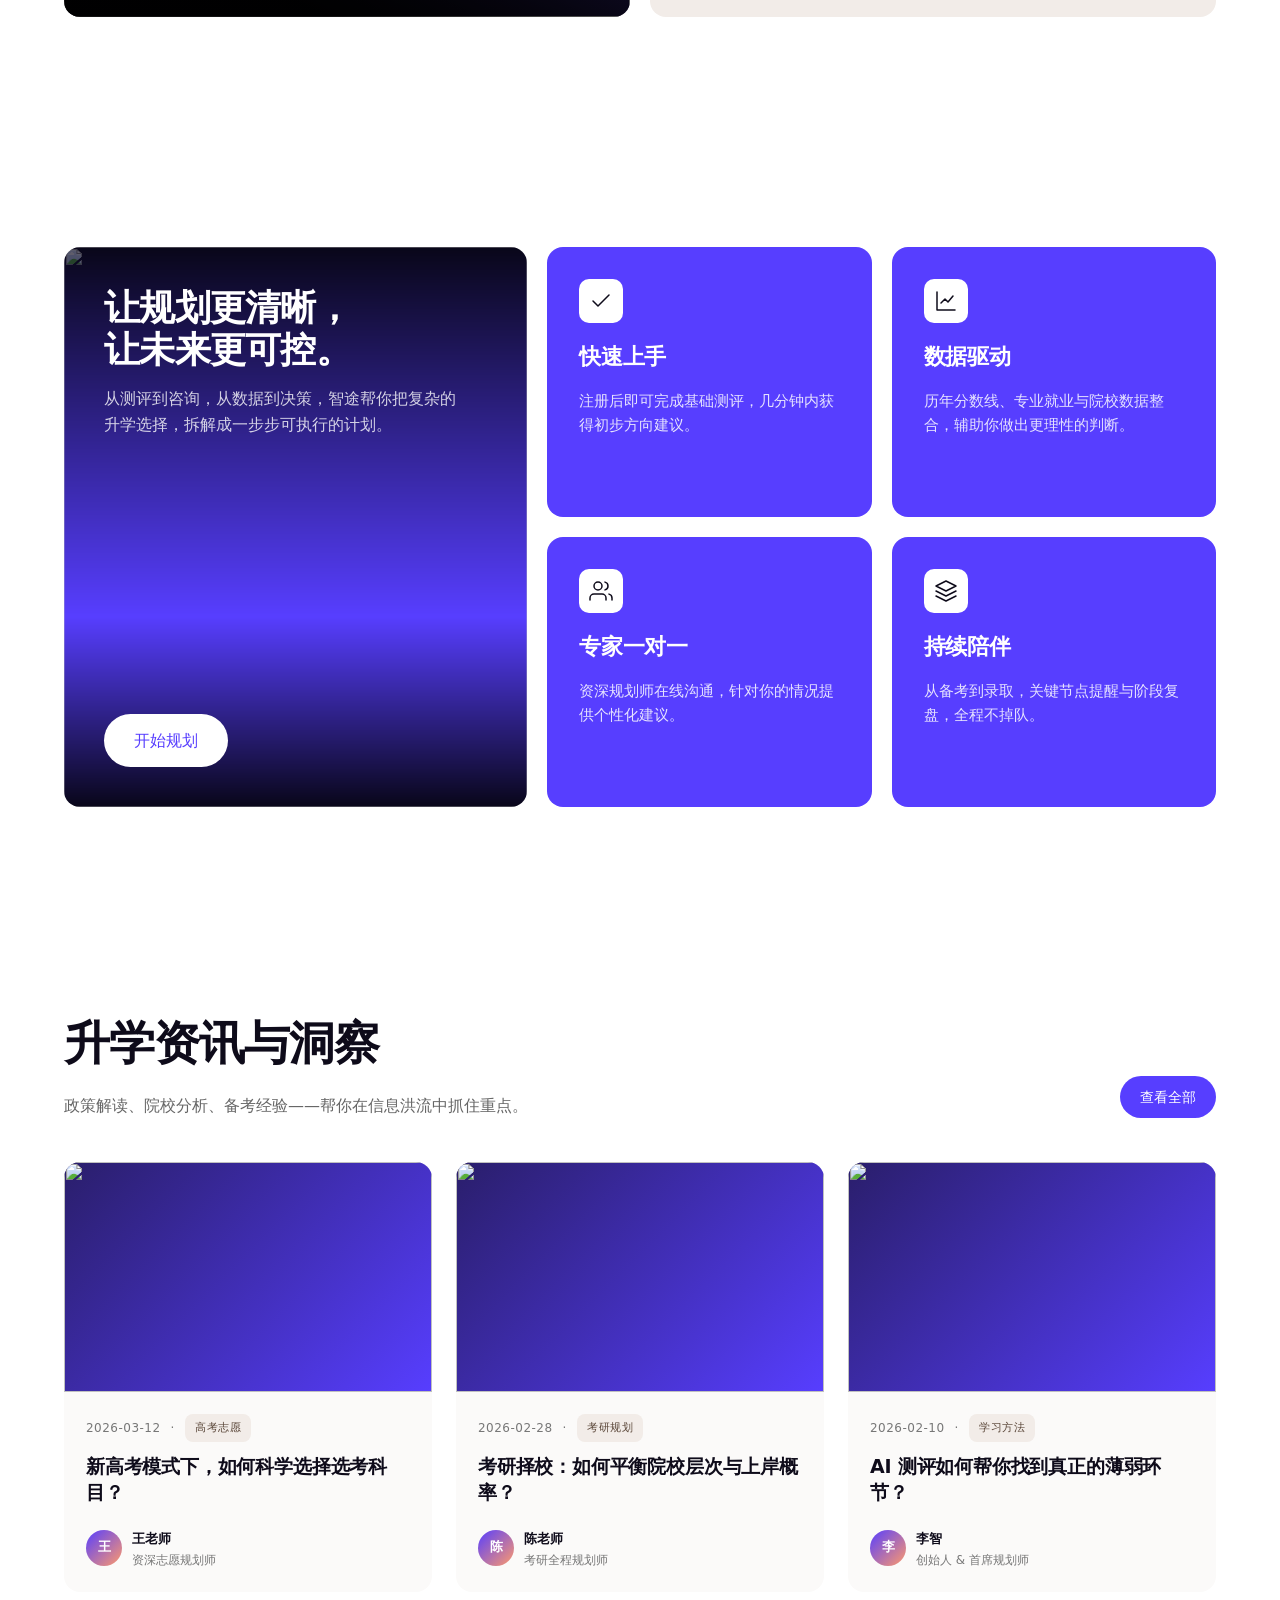
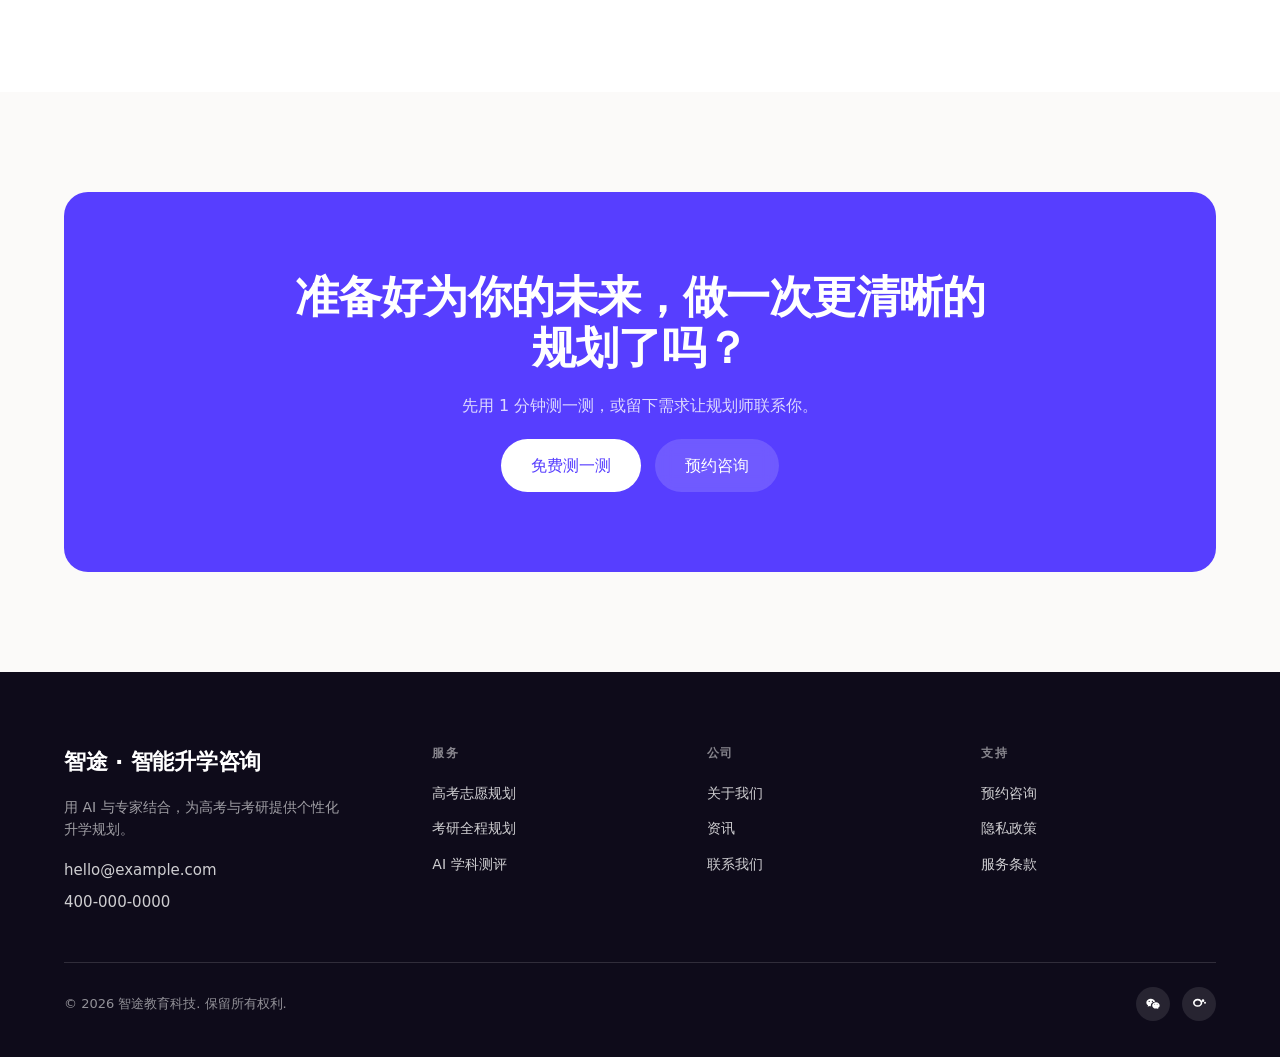
==== commit e68c42b6: "index change" ====
--- a/prototype/index.html
+++ b/prototype/index.html
@@ -1,203 +1,203 @@
-<!doctype html>
-<html lang="zh-CN">
-<head>
-<meta charset="utf-8">
-<meta name="viewport" content="width=device-width, initial-scale=1">
-<title>智途 · 智能高考考研咨询</title>
-<meta name="description" content="智途，用 AI 与专家结合，为高考志愿与考研规划提供个性化咨询。">
-<link rel="stylesheet" href="styles.css">
-</head>
-<body>
-
-<header class="site-header" id="header">
-  <div class="wrap header-inner">
-    <a href="index.html" class="logo">
-      <span class="logo-mark">智</span><span>智途</span>
-    </a>
-    <nav class="nav" aria-label="主导航">
-      <div class="nav-item"><a class="nav-link active" href="index.html">首页</a></div>
-      <div class="nav-item" data-dropdown>
-        <button class="nav-link" aria-haspopup="true" aria-expanded="false">咨询服务 <span class="caret"></span></button>
-        <div class="dropdown">
-          <a class="drop-link" href="tool.html"><strong>高考志愿规划</strong><span>基于分数与兴趣的智能院校匹配</span></a>
-          <a class="drop-link" href="tool.html"><strong>考研全程规划</strong><span>择校、复习、复试一站式咨询</span></a>
-          <a class="drop-link" href="tool.html"><strong>AI 学科测评</strong><span>快速定位强弱项，生成提分路径</span></a>
-        </div>
-      </div>
-      <div class="nav-item"><a class="nav-link" href="about.html">关于我们</a></div>
-      <div class="nav-item"><a class="nav-link" href="index.html#blog">资讯</a></div>
-      <div class="nav-item"><a class="nav-link" href="contact.html">联系</a></div>
-    </nav>
-    <div class="header-cta">
-      <a href="tool.html" class="btn btn-white btn-sm btn-login">免费测一测</a>
-      <button class="burger" id="burger" aria-label="打开菜单" aria-expanded="false"><span></span><span></span><span></span></button>
-    </div>
-  </div>
-</header>
-
-<div class="mobile-menu" id="mobileMenu">
-  <div class="m-group"><a class="m-toggle" href="index.html">首页</a></div>
-  <div class="m-group">
-    <button class="m-toggle" aria-expanded="false">咨询服务 <span class="caret"></span></button>
-    <div class="m-panel">
-      <a href="tool.html">高考志愿规划</a>
-      <a href="tool.html">考研全程规划</a>
-      <a href="tool.html">AI 学科测评</a>
-    </div>
-  </div>
-  <div class="m-group"><a class="m-toggle" href="about.html">关于我们</a></div>
-  <div class="m-group"><a class="m-toggle" href="index.html#blog">资讯</a></div>
-  <div class="m-group"><a class="m-toggle" href="contact.html">联系</a></div>
-  <div class="m-cta">
-    <a href="tool.html" class="btn btn-primary">免费测一测</a>
-    <a href="contact.html" class="btn btn-outline">预约咨询</a>
-  </div>
-</div>
-
-<section class="hero">
-  <div class="hero-media">
-    <video src="assets/hero.mp4" poster="assets/hero-poster.jpg" autoplay muted loop playsinline></video>
-    <div class="fallback"></div>
-  </div>
-  <div class="hero-overlay"></div>
-  <div class="hero-content">
-    <div class="hero-eyebrow">AI × 专家，双重护航</div>
-    <h1>让每一次升学选择<br>都看得更远</h1>
-    <p class="hero-sub">高考志愿与考研规划，用智能测评、数据匹配与一对一专家咨询，为你规划更清晰的未来。</p>
-    <div class="ai-box">
-      <div class="ai-row">
-        <div class="ai-orb" aria-hidden="true"><span class="ai-ring"></span><span class="ai-ring"></span><span class="ai-dot"></span></div>
-        <div class="ai-text" id="aiText" role="status" aria-live="polite"><span class="ai-caret"></span></div>
-      </div>
-      <div class="ai-foot">
-        <div class="ai-dots" aria-hidden="true"><span></span><span></span><span></span><span></span><span></span></div>
-        <div class="ai-icons" aria-hidden="true">
-          <svg viewBox="0 0 24 24" fill="none" stroke="currentColor" stroke-width="1.8" stroke-linecap="round" stroke-linejoin="round"><rect x="9" y="3" width="6" height="11" rx="3"/><path d="M6.5 11a5.5 5.5 0 0 0 11 0M12 16.5V21M9 21h6"/></svg>
-          <svg viewBox="0 0 24 24" fill="none" stroke="currentColor" stroke-width="1.8" stroke-linecap="round" stroke-linejoin="round"><path d="M8 4H4v4M4 4l6 6M16 20h4v-4M20 20l-6-6"/></svg>
-        </div>
-      </div>
-    </div>
-    <a href="tool.html" class="btn btn-white" style="margin-top:8px">免费测一测</a>
-  </div>
-</section>
-
-<section class="intro" id="intro">
-  <div class="wrap">
-    <div class="intro-card reveal">
-      <div class="intro-quote" id="quote">“每一个升学选择，背后都是一个家庭的期待。智途希望用技术与专业，让这份期待少一点焦虑，多一点确定。”</div>
-      <div class="intro-meta">
-        <div class="author"><strong>李智</strong><span>智途创始人 &amp; 首席规划师</span></div>
-        <div class="stat-grid">
-          <div class="stat-card"><p>超过 65% 的考生在志愿填报时，对专业与院校的真实情况了解不足</p><div class="stat-num" data-count="65" data-suffix="%">0%</div></div>
-          <div class="stat-card"><p>近 40% 的大学生表示，如果重来一次会重新选择专业</p><div class="stat-num" data-count="40" data-suffix="%">0%</div></div>
-          <div class="stat-card"><p>90% 的考研上岸者认为，科学的择校与复习规划是关键</p><div class="stat-num" data-count="90" data-suffix="%">0%</div></div>
-        </div>
-      </div>
-    </div>
-  </div>
-</section>
-
-<section class="features" id="features">
-  <div class="wrap">
-    <div class="section-head reveal">
-      <div class="eyebrow">我们的服务</div>
-      <h2>为每一个关键节点，<br>提供<em>主动、个性化</em>的升学支持。</h2>
-    </div>
-    <div class="feature reveal">
-      <div class="f-media">
-        <img src="assets/feature-1.jpg" alt="">
-        <div class="f-icon"><svg viewBox="0 0 24 24" stroke-width="1.5" stroke-linecap="round" stroke-linejoin="round"><path d="M12 3 2 8l10 5 10-5-10-5Z"/><path d="M2 8v6l10 5 10-5V8"/></svg></div>
-        <p>基于分数、兴趣与性格测评，智能匹配院校与专业，生成可执行的志愿填报方案，让每一分都不被浪费。</p>
-      </div>
-      <div class="f-side"><h3>高考志愿规划</h3><p>从出分到填报，提供院校数据、专业解读与专家一对一沟通，帮你在复杂选择中找到最适合的方向。</p><a href="tool.html" class="btn btn-primary btn-sm" style="align-self:flex-start;margin-top:20px">立即试用</a></div>
-    </div>
-    <div class="feature reverse reveal">
-      <div class="f-media">
-        <img src="assets/feature-2.jpg" alt="">
-        <div class="f-icon"><svg viewBox="0 0 24 24" stroke-width="1.5" stroke-linecap="round" stroke-linejoin="round"><path d="M4 19V5a2 2 0 0 1 2-2h12a2 2 0 0 1 2 2v14"/><path d="M8 7h8M8 11h8M8 15h5"/></svg></div>
-        <p>择校定位、复习节奏、复试准备，全程陪伴式规划，让考研之路更有方向感与掌控感。</p>
-      </div>
-      <div class="f-side"><h3>考研全程规划</h3><p>结合你的基础与目标，制定分阶段复习计划，并提供院校信息、导师资源与复试指导。</p><a href="contact.html" class="btn btn-primary btn-sm" style="align-self:flex-start;margin-top:20px">预约规划</a></div>
-    </div>
-    <div class="feature reveal">
-      <div class="f-media">
-        <img src="assets/feature-3.jpg" alt="">
-        <div class="f-icon"><svg viewBox="0 0 24 24" stroke-width="1.5" stroke-linecap="round" stroke-linejoin="round"><path d="M12 2v4M12 18v4M2 12h4M18 12h4M5 5l3 3M16 16l3 3M19 5l-3 3M8 16l-3 3"/><circle cx="12" cy="12" r="3"/></svg></div>
-        <p>AI 学科测评快速定位知识薄弱点，结合学习数据生成个性化提分路径，让努力更有针对性。</p>
-      </div>
-      <div class="f-side"><h3>AI 学科测评</h3><p>通过智能测评与数据分析，清晰呈现你的优势与短板，并给出可落地的提升建议。</p><a href="tool.html" class="btn btn-primary btn-sm" style="align-self:flex-start;margin-top:20px">开始测评</a></div>
-    </div>
-  </div>
-</section>
-
-<section class="benefits" id="benefits">
-  <div class="wrap">
-    <div class="benefit-layout">
-      <div class="benefit-hero reveal">
-        <img src="assets/benefit-bg.jpg" alt="">
-        <div class="bh-text"><h2>让规划更清晰，<br>让未来更可控。</h2><p>从测评到咨询，从数据到决策，智途帮你把复杂的升学选择，拆解成一步步可执行的计划。</p></div>
-        <a href="tool.html" class="btn btn-white">开始规划</a>
-      </div>
-      <div class="benefit-grid">
-        <div class="bcard"><div class="bicon"><svg viewBox="0 0 24 24" stroke-width="1.5" stroke-linecap="round" stroke-linejoin="round"><path d="M20 6 9 17l-5-5"/></svg></div><h3>快速上手</h3><p>注册后即可完成基础测评，几分钟内获得初步方向建议。</p></div>
-        <div class="bcard"><div class="bicon"><svg viewBox="0 0 24 24" stroke-width="1.5" stroke-linecap="round" stroke-linejoin="round"><path d="M3 3v18h18"/><path d="m7 14 4-4 3 3 5-6"/></svg></div><h3>数据驱动</h3><p>历年分数线、专业就业与院校数据整合，辅助你做出更理性的判断。</p></div>
-        <div class="bcard"><div class="bicon"><svg viewBox="0 0 24 24" stroke-width="1.5" stroke-linecap="round" stroke-linejoin="round"><path d="M17 21v-2a4 4 0 0 0-4-4H5a4 4 0 0 0-4 4v2"/><circle cx="9" cy="7" r="4"/><path d="M23 21v-2a4 4 0 0 0-3-3.87M16 3.13a4 4 0 0 1 0 7.75"/></svg></div><h3>专家一对一</h3><p>资深规划师在线沟通，针对你的情况提供个性化建议。</p></div>
-        <div class="bcard"><div class="bicon"><svg viewBox="0 0 24 24" stroke-width="1.5" stroke-linecap="round" stroke-linejoin="round"><path d="M12 2 2 7l10 5 10-5-10-5Z"/><path d="M2 17l10 5 10-5M2 12l10 5 10-5"/></svg></div><h3>持续陪伴</h3><p>从备考到录取，关键节点提醒与阶段复盘，全程不掉队。</p></div>
-      </div>
-    </div>
-  </div>
-</section>
-
-<section class="blog" id="blog">
-  <div class="wrap">
-    <div class="blog-head reveal">
-      <div><h2>升学资讯与洞察</h2><p>政策解读、院校分析、备考经验——帮你在信息洪流中抓住重点。</p></div>
-      <a href="#" class="btn btn-primary btn-sm">查看全部</a>
-    </div>
-    <div class="blog-grid">
-      <a href="#" class="post reveal"><div class="post-img"><img src="assets/post-1.jpg" alt=""></div><div class="post-body"><div class="post-meta"><span>2026-03-12</span><span>·</span><span class="tag">高考志愿</span></div><h3>新高考模式下，如何科学选择选考科目？</h3><div class="post-foot"><div class="avatar">王</div><div><strong>王老师</strong><small>资深志愿规划师</small></div></div></div></a>
-      <a href="#" class="post reveal"><div class="post-img"><img src="assets/post-2.jpg" alt=""></div><div class="post-body"><div class="post-meta"><span>2026-02-28</span><span>·</span><span class="tag">考研规划</span></div><h3>考研择校：如何平衡院校层次与上岸概率？</h3><div class="post-foot"><div class="avatar">陈</div><div><strong>陈老师</strong><small>考研全程规划师</small></div></div></div></a>
-      <a href="#" class="post reveal"><div class="post-img"><img src="assets/post-3.jpg" alt=""></div><div class="post-body"><div class="post-meta"><span>2026-02-10</span><span>·</span><span class="tag">学习方法</span></div><h3>AI 测评如何帮你找到真正的薄弱环节？</h3><div class="post-foot"><div class="avatar">李</div><div><strong>李智</strong><small>创始人 &amp; 首席规划师</small></div></div></div></a>
-    </div>
-  </div>
-</section>
-
-<section class="cta" id="contact-cta">
-  <div class="wrap">
-    <div class="cta-inner reveal">
-      <h2>准备好为你的未来，做一次更清晰的规划了吗？</h2>
-      <p>先用 1 分钟测一测，或留下需求让规划师联系你。</p>
-      <div style="display:flex;gap:14px;flex-wrap:wrap;justify-content:center">
-        <a href="tool.html" class="btn btn-white">免费测一测</a>
-        <a href="contact.html" class="btn btn-ghost">预约咨询</a>
-      </div>
-    </div>
-  </div>
-</section>
-
-<footer class="site-footer">
-  <div class="wrap">
-    <div class="footer-top">
-      <div class="footer-brand">
-        <h3>智途 · 智能升学咨询</h3>
-        <p>用 AI 与专家结合，为高考与考研提供个性化升学规划。</p>
-        <div class="contact"><a href="mailto:hello@example.com">hello@example.com</a><a href="tel:4000000000">400-000-0000</a></div>
-      </div>
-      <div class="footer-col"><h4>服务</h4><ul><li><a href="tool.html">高考志愿规划</a></li><li><a href="tool.html">考研全程规划</a></li><li><a href="tool.html">AI 学科测评</a></li></ul></div>
-      <div class="footer-col"><h4>公司</h4><ul><li><a href="about.html">关于我们</a></li><li><a href="index.html#blog">资讯</a></li><li><a href="contact.html">联系我们</a></li></ul></div>
-      <div class="footer-col"><h4>支持</h4><ul><li><a href="contact.html">预约咨询</a></li><li><a href="#">隐私政策</a></li><li><a href="#">服务条款</a></li></ul></div>
-    </div>
-    <div class="footer-bottom">
-      <span>© 2026 智途教育科技. 保留所有权利.</span>
-      <div class="socials">
-        <a href="#" aria-label="微信"><svg viewBox="0 0 24 24"><path d="M8.7 4C4.9 4 2 6.6 2 9.8c0 1.8 1 3.4 2.6 4.4l-.6 2 2.2-1.1c.7.2 1.5.3 2.3.3h.4c-.1-.4-.2-.9-.2-1.3 0-3 2.8-5.4 6.3-5.4h.4C15 6 12.1 4 8.7 4Zm-2.4 3.2a.9.9 0 1 1 0 1.8.9.9 0 0 1 0-1.8Zm4.8 0a.9.9 0 1 1 0 1.8.9.9 0 0 1 0-1.8Z"/><path d="M22 14.1c0-2.7-2.5-4.8-5.6-4.8-3 0-5.6 2.1-5.6 4.8 0 2.6 2.6 4.8 5.6 4.8.6 0 1.2-.1 1.8-.3l1.8.9-.5-1.7c1.5-.9 2.5-2.2 2.5-3.7Zm-7.4-1.2a.7.7 0 1 1 0-1.4.7.7 0 0 1 0 1.4Zm3.6 0a.7.7 0 1 1 0-1.4.7.7 0 0 1 0 1.4Z"/></svg></a>
-        <a href="#" aria-label="微博"><svg viewBox="0 0 24 24"><path d="M10 4c-4 0-7 2.7-7 6 0 3.4 3 6 7 6s7-2.6 7-6c0-3.3-3-6-7-6Zm0 10c-2.5 0-4.5-1.6-4.5-3.6S7.5 6.8 10 6.8s4.5 1.6 4.5 3.6S12.5 14 10 14Z"/><circle cx="18" cy="7" r="2"/><circle cx="21" cy="10" r="1.5"/></svg></a>
-      </div>
-    </div>
-  </div>
-</footer>
-
-<script src="data/schools.js"></script>
-<script src="app.js"></script>
-</body>
+<!doctype html>
+<html lang="zh-CN">
+<head>
+<meta charset="utf-8">
+<meta name="viewport" content="width=device-width, initial-scale=1">
+<title>智途 · 智能高考考研咨询</title>
+<meta name="description" content="智途，用 AI 与专家结合，为高考志愿与考研规划提供个性化咨询。">
+<link rel="stylesheet" href="styles.css">
+</head>
+<body>
+
+<header class="site-header" id="header">
+  <div class="wrap header-inner">
+    <a href="index.html" class="logo">
+      <span class="logo-mark">智</span><span>智途</span>
+    </a>
+    <nav class="nav" aria-label="主导航">
+      <div class="nav-item"><a class="nav-link active" href="index.html">首页</a></div>
+      <div class="nav-item" data-dropdown>
+        <button class="nav-link" aria-haspopup="true" aria-expanded="false">咨询服务 <span class="caret"></span></button>
+        <div class="dropdown">
+          <a class="drop-link" href="tool.html"><strong>高考志愿规划</strong><span>基于分数与兴趣的智能院校匹配</span></a>
+          <a class="drop-link" href="tool.html"><strong>考研全程规划</strong><span>择校、复习、复试一站式咨询</span></a>
+          <a class="drop-link" href="tool.html"><strong>AI 学科测评</strong><span>快速定位强弱项，生成提分路径</span></a>
+        </div>
+      </div>
+      <div class="nav-item"><a class="nav-link" href="about.html">关于我们</a></div>
+      <div class="nav-item"><a class="nav-link" href="index.html#blog">资讯</a></div>
+      <div class="nav-item"><a class="nav-link" href="contact.html">联系</a></div>
+    </nav>
+    <div class="header-cta">
+      <a href="tool.html" class="btn btn-white btn-sm btn-login">免费测一测</a>
+      <button class="burger" id="burger" aria-label="打开菜单" aria-expanded="false"><span></span><span></span><span></span></button>
+    </div>
+  </div>
+</header>
+
+<div class="mobile-menu" id="mobileMenu">
+  <div class="m-group"><a class="m-toggle" href="index.html">首页</a></div>
+  <div class="m-group">
+    <button class="m-toggle" aria-expanded="false">咨询服务 <span class="caret"></span></button>
+    <div class="m-panel">
+      <a href="tool.html">高考志愿规划</a>
+      <a href="tool.html">考研全程规划</a>
+      <a href="tool.html">AI 学科测评</a>
+    </div>
+  </div>
+  <div class="m-group"><a class="m-toggle" href="about.html">关于我们</a></div>
+  <div class="m-group"><a class="m-toggle" href="index.html#blog">资讯</a></div>
+  <div class="m-group"><a class="m-toggle" href="contact.html">联系</a></div>
+  <div class="m-cta">
+    <a href="tool.html" class="btn btn-primary">免费测一测</a>
+    <a href="contact.html" class="btn btn-outline">预约咨询</a>
+  </div>
+</div>
+
+<section class="hero">
+  <div class="hero-media">
+    <video src="assets/hero.mp4" poster="assets/hero-poster.jpg" autoplay muted loop playsinline></video>
+    <div class="fallback"></div>
+  </div>
+  <div class="hero-overlay"></div>
+  <div class="hero-content">
+    <div class="hero-eyebrow">AI × 专家，双重护航</div>
+    <h1>让每一次升学选择<br>都看得更远</h1>
+    <p class="hero-sub">高考志愿与考研规划，用智能测评、数据匹配与一对一专家咨询，为你规划更清晰的未来。</p>
+    <div class="ai-box">
+      <div class="ai-row">
+        <div class="ai-orb" aria-hidden="true"><span class="ai-ring"></span><span class="ai-ring"></span><span class="ai-dot"></span></div>
+        <div class="ai-text" id="aiText" role="status" aria-live="polite"><span class="ai-caret"></span></div>
+      </div>
+      <div class="ai-foot">
+        <div class="ai-dots" aria-hidden="true"><span></span><span></span><span></span><span></span><span></span></div>
+        <div class="ai-icons" aria-hidden="true">
+          <svg viewBox="0 0 24 24" fill="none" stroke="currentColor" stroke-width="1.8" stroke-linecap="round" stroke-linejoin="round"><rect x="9" y="3" width="6" height="11" rx="3"/><path d="M6.5 11a5.5 5.5 0 0 0 11 0M12 16.5V21M9 21h6"/></svg>
+          <svg viewBox="0 0 24 24" fill="none" stroke="currentColor" stroke-width="1.8" stroke-linecap="round" stroke-linejoin="round"><path d="M8 4H4v4M4 4l6 6M16 20h4v-4M20 20l-6-6"/></svg>
+        </div>
+      </div>
+    </div>
+    <a href="tool.html" class="btn btn-white" style="margin-top:8px">免费测一测</a>
+  </div>
+</section>
+
+<section class="intro" id="intro">
+  <div class="wrap">
+    <div class="intro-card reveal">
+      <div class="intro-quote" id="quote">“每一个升学选择，背后都是一个家庭的期待。智途希望用技术与专业，让这份期待少一点焦虑，多一点确定。”</div>
+      <div class="intro-meta">
+        <div class="author"><strong>李智</strong><span>智途创始人 &amp; 首席规划师</span></div>
+        <div class="stat-grid">
+          <div class="stat-card"><p>超过 65% 的考生在志愿填报时，对专业与院校的真实情况了解不足</p><div class="stat-num" data-count="65" data-suffix="%">0%</div></div>
+          <div class="stat-card"><p>近 40% 的大学生表示，如果重来一次会重新选择专业</p><div class="stat-num" data-count="40" data-suffix="%">0%</div></div>
+          <div class="stat-card"><p>90% 的考研上岸者认为，科学的择校与复习规划是关键</p><div class="stat-num" data-count="90" data-suffix="%">0%</div></div>
+        </div>
+      </div>
+    </div>
+  </div>
+</section>
+
+<section class="features" id="features">
+  <div class="wrap">
+    <div class="section-head reveal">
+      <div class="eyebrow">我们的服务</div>
+      <h2>为每一个关键节点，<br>提供<em>主动、个性化</em>的升学支持。</h2>
+    </div>
+    <div class="feature reveal">
+      <div class="f-media">
+        <img src="assets/feature-1.jpg" alt="">
+        <div class="f-icon"><svg viewBox="0 0 24 24" stroke-width="1.5" stroke-linecap="round" stroke-linejoin="round"><path d="M12 3 2 8l10 5 10-5-10-5Z"/><path d="M2 8v6l10 5 10-5V8"/></svg></div>
+        <p>基于分数、兴趣与性格测评，智能匹配院校与专业，生成可执行的志愿填报方案，让每一分都不被浪费。</p>
+      </div>
+      <div class="f-side"><h3>高考志愿规划</h3><p>从出分到填报，提供院校数据、专业解读与专家一对一沟通，帮你在复杂选择中找到最适合的方向。</p><a href="tool.html" class="btn btn-primary btn-sm" style="align-self:flex-start;margin-top:20px">立即试用</a></div>
+    </div>
+    <div class="feature reverse reveal">
+      <div class="f-media">
+        <img src="assets/feature-2.jpg" alt="">
+        <div class="f-icon"><svg viewBox="0 0 24 24" stroke-width="1.5" stroke-linecap="round" stroke-linejoin="round"><path d="M4 19V5a2 2 0 0 1 2-2h12a2 2 0 0 1 2 2v14"/><path d="M8 7h8M8 11h8M8 15h5"/></svg></div>
+        <p>择校定位、复习节奏、复试准备，全程陪伴式规划，让考研之路更有方向感与掌控感。</p>
+      </div>
+      <div class="f-side"><h3>考研全程规划</h3><p>结合你的基础与目标，制定分阶段复习计划，并提供院校信息、导师资源与复试指导。</p><a href="contact.html" class="btn btn-primary btn-sm" style="align-self:flex-start;margin-top:20px">预约规划</a></div>
+    </div>
+    <div class="feature reveal">
+      <div class="f-media">
+        <img src="assets/feature-3.jpg" alt="">
+        <div class="f-icon"><svg viewBox="0 0 24 24" stroke-width="1.5" stroke-linecap="round" stroke-linejoin="round"><path d="M12 2v4M12 18v4M2 12h4M18 12h4M5 5l3 3M16 16l3 3M19 5l-3 3M8 16l-3 3"/><circle cx="12" cy="12" r="3"/></svg></div>
+        <p>AI 学科测评快速定位知识薄弱点，结合学习数据生成个性化提分路径，让努力更有针对性。</p>
+      </div>
+      <div class="f-side"><h3>AI 学科测评</h3><p>通过智能测评与数据分析，清晰呈现你的优势与短板，并给出可落地的提升建议。</p><a href="tool.html" class="btn btn-primary btn-sm" style="align-self:flex-start;margin-top:20px">开始测评</a></div>
+    </div>
+  </div>
+</section>
+
+<section class="benefits" id="benefits">
+  <div class="wrap">
+    <div class="benefit-layout">
+      <div class="benefit-hero reveal">
+        <img src="assets/benefit-bg.jpg" alt="">
+        <div class="bh-text"><h2>让规划更清晰，<br>让未来更可控。</h2><p>从测评到咨询，从数据到决策，智途帮你把复杂的升学选择，拆解成一步步可执行的计划。</p></div>
+        <a href="tool.html" class="btn btn-white">开始规划</a>
+      </div>
+      <div class="benefit-grid">
+        <div class="bcard"><div class="bicon"><svg viewBox="0 0 24 24" stroke-width="1.5" stroke-linecap="round" stroke-linejoin="round"><path d="M20 6 9 17l-5-5"/></svg></div><h3>快速上手</h3><p>注册后即可完成基础测评，几分钟内获得初步方向建议。</p></div>
+        <div class="bcard"><div class="bicon"><svg viewBox="0 0 24 24" stroke-width="1.5" stroke-linecap="round" stroke-linejoin="round"><path d="M3 3v18h18"/><path d="m7 14 4-4 3 3 5-6"/></svg></div><h3>数据驱动</h3><p>历年分数线、专业就业与院校数据整合，辅助你做出更理性的判断。</p></div>
+        <div class="bcard"><div class="bicon"><svg viewBox="0 0 24 24" stroke-width="1.5" stroke-linecap="round" stroke-linejoin="round"><path d="M17 21v-2a4 4 0 0 0-4-4H5a4 4 0 0 0-4 4v2"/><circle cx="9" cy="7" r="4"/><path d="M23 21v-2a4 4 0 0 0-3-3.87M16 3.13a4 4 0 0 1 0 7.75"/></svg></div><h3>专家一对一</h3><p>资深规划师在线沟通，针对你的情况提供个性化建议。</p></div>
+        <div class="bcard"><div class="bicon"><svg viewBox="0 0 24 24" stroke-width="1.5" stroke-linecap="round" stroke-linejoin="round"><path d="M12 2 2 7l10 5 10-5-10-5Z"/><path d="M2 17l10 5 10-5M2 12l10 5 10-5"/></svg></div><h3>持续陪伴</h3><p>从备考到录取，关键节点提醒与阶段复盘，全程不掉队。</p></div>
+      </div>
+    </div>
+  </div>
+</section>
+
+<section class="blog" id="blog">
+  <div class="wrap">
+    <div class="blog-head reveal">
+      <div><h2>升学资讯与洞察</h2><p>政策解读、院校分析、备考经验——帮你在信息洪流中抓住重点。</p></div>
+      <a href="#" class="btn btn-primary btn-sm">查看全部</a>
+    </div>
+    <div class="blog-grid">
+      <a href="#" class="post reveal"><div class="post-img"><img src="assets/post-1.jpg" alt=""></div><div class="post-body"><div class="post-meta"><span>2026-03-12</span><span>·</span><span class="tag">高考志愿</span></div><h3>新高考模式下，如何科学选择选考科目？</h3><div class="post-foot"><div class="avatar">王</div><div><strong>王老师</strong><small>资深志愿规划师</small></div></div></div></a>
+      <a href="#" class="post reveal"><div class="post-img"><img src="assets/post-2.jpg" alt=""></div><div class="post-body"><div class="post-meta"><span>2026-02-28</span><span>·</span><span class="tag">考研规划</span></div><h3>考研择校：如何平衡院校层次与上岸概率？</h3><div class="post-foot"><div class="avatar">陈</div><div><strong>陈老师</strong><small>考研全程规划师</small></div></div></div></a>
+      <a href="#" class="post reveal"><div class="post-img"><img src="assets/post-3.jpg" alt=""></div><div class="post-body"><div class="post-meta"><span>2026-02-10</span><span>·</span><span class="tag">学习方法</span></div><h3>AI 测评如何帮你找到真正的薄弱环节？</h3><div class="post-foot"><div class="avatar">李</div><div><strong>李智</strong><small>创始人 &amp; 首席规划师</small></div></div></div></a>
+    </div>
+  </div>
+</section>
+
+<section class="cta" id="contact-cta">
+  <div class="wrap">
+    <div class="cta-inner reveal">
+      <h2>准备好为你的未来，做一次更清晰的规划了吗？</h2>
+      <p>先用 1 分钟测一测，或留下需求让规划师联系你。</p>
+      <div style="display:flex;gap:14px;flex-wrap:wrap;justify-content:center">
+        <a href="tool.html" class="btn btn-white">免费测一测</a>
+        <a href="contact.html" class="btn btn-ghost">预约咨询</a>
+      </div>
+    </div>
+  </div>
+</section>
+
+<footer class="site-footer">
+  <div class="wrap">
+    <div class="footer-top">
+      <div class="footer-brand">
+        <h3>智途 · 智能升学咨询</h3>
+        <p>用 AI 与专家结合，为高考与考研提供个性化升学规划。</p>
+        <div class="contact"><a href="mailto:hello@example.com">hello@example.com</a><a href="tel:4000000000">400-000-0000</a></div>
+      </div>
+      <div class="footer-col"><h4>服务</h4><ul><li><a href="tool.html">高考志愿规划</a></li><li><a href="tool.html">考研全程规划</a></li><li><a href="tool.html">AI 学科测评</a></li></ul></div>
+      <div class="footer-col"><h4>公司</h4><ul><li><a href="about.html">关于我们</a></li><li><a href="index.html#blog">资讯</a></li><li><a href="contact.html">联系我们</a></li></ul></div>
+      <div class="footer-col"><h4>支持</h4><ul><li><a href="contact.html">预约咨询</a></li><li><a href="#">隐私政策</a></li><li><a href="#">服务条款</a></li></ul></div>
+    </div>
+    <div class="footer-bottom">
+      <span>© 2026 智途教育科技. 保留所有权利.</span>
+      <div class="socials">
+        <a href="#" aria-label="微信"><svg viewBox="0 0 24 24"><path d="M8.7 4C4.9 4 2 6.6 2 9.8c0 1.8 1 3.4 2.6 4.4l-.6 2 2.2-1.1c.7.2 1.5.3 2.3.3h.4c-.1-.4-.2-.9-.2-1.3 0-3 2.8-5.4 6.3-5.4h.4C15 6 12.1 4 8.7 4Zm-2.4 3.2a.9.9 0 1 1 0 1.8.9.9 0 0 1 0-1.8Zm4.8 0a.9.9 0 1 1 0 1.8.9.9 0 0 1 0-1.8Z"/><path d="M22 14.1c0-2.7-2.5-4.8-5.6-4.8-3 0-5.6 2.1-5.6 4.8 0 2.6 2.6 4.8 5.6 4.8.6 0 1.2-.1 1.8-.3l1.8.9-.5-1.7c1.5-.9 2.5-2.2 2.5-3.7Zm-7.4-1.2a.7.7 0 1 1 0-1.4.7.7 0 0 1 0 1.4Zm3.6 0a.7.7 0 1 1 0-1.4.7.7 0 0 1 0 1.4Z"/></svg></a>
+        <a href="#" aria-label="微博"><svg viewBox="0 0 24 24"><path d="M10 4c-4 0-7 2.7-7 6 0 3.4 3 6 7 6s7-2.6 7-6c0-3.3-3-6-7-6Zm0 10c-2.5 0-4.5-1.6-4.5-3.6S7.5 6.8 10 6.8s4.5 1.6 4.5 3.6S12.5 14 10 14Z"/><circle cx="18" cy="7" r="2"/><circle cx="21" cy="10" r="1.5"/></svg></a>
+      </div>
+    </div>
+  </div>
+</footer>
+
+<script src="data/schools.js"></script>
+<script src="app.js"></script>
+</body>
 </html>
--- a/prototype/styles.css
+++ b/prototype/styles.css
@@ -1,1744 +1,1744 @@
-:root {
-    --purple: #573EFF;
-    --purple-2: #7C63FF;
-    --purple-soft: #F4F1FF;
-    --ink: #0E0B1A;
-    --ink-2: #222;
-    --muted: #666;
-    --line: #E8E6F0;
-    --paper: #FBFAF9;
-    --warm: #F2ECE8;
-    --radius: 16px;
-    --max: 1200px;
-    --font: "Geist", "Inter", "PingFang SC", "Microsoft YaHei", system-ui, sans-serif;
-}
-
-* {
-    box-sizing: border-box;
-    margin: 0;
-    padding: 0
-}
-
-html {
-    scroll-behavior: smooth
-}
-
-body {
-    font-family: var(--font);
-    color: var(--ink-2);
-    background: #fff;
-    line-height: 1.6;
-    -webkit-font-smoothing: antialiased
-}
-
-a {
-    color: inherit;
-    text-decoration: none
-}
-
-img,
-video {
-    display: block;
-    max-width: 100%
-}
-
-button {
-    font: inherit;
-    cursor: pointer;
-    border: 0;
-    background: none
-}
-
-.wrap {
-    width: 100%;
-    max-width: var(--max);
-    margin: 0 auto;
-    padding: 0 24px
-}
-
-.btn {
-    display: inline-flex;
-    align-items: center;
-    justify-content: center;
-    padding: 14px 30px;
-    border-radius: 999px;
-    font-size: 16px;
-    transition: transform .2s, opacity .2s;
-    white-space: nowrap
-}
-
-.btn:hover {
-    transform: translateY(-1px);
-    opacity: .92
-}
-
-.btn-primary {
-    background: var(--purple);
-    color: #fff
-}
-
-.btn-white {
-    background: #fff;
-    color: var(--purple)
-}
-
-.btn-ghost {
-    background: rgba(255, 255, 255, .15);
-    color: #fff;
-    backdrop-filter: blur(8px)
-}
-
-.btn-outline {
-    border: 1.5px solid var(--line);
-    color: var(--ink)
-}
-
-.btn-outline:hover {
-    border-color: var(--purple);
-    color: var(--purple)
-}
-
-.btn-sm {
-    padding: 10px 20px;
-    font-size: 14px
-}
-
-.eyebrow {
-    font-size: 12px;
-    letter-spacing: .12em;
-    text-transform: uppercase;
-    color: var(--purple);
-    font-weight: 600
-}
-
-/* Header */
-.site-header {
-    position: fixed;
-    inset: 0 0 auto 0;
-    z-index: 50;
-    transition: background .3s, backdrop-filter .3s, box-shadow .3s
-}
-
-.site-header.scrolled {
-    background: rgba(255, 255, 255, .85);
-    backdrop-filter: blur(14px);
-    box-shadow: 0 1px 0 rgba(0, 0, 0, .06)
-}
-
-.header-inner {
-    display: flex;
-    align-items: center;
-    justify-content: space-between;
-    height: 72px;
-    gap: 20px
-}
-
-.logo {
-    display: flex;
-    align-items: center;
-    gap: 10px;
-    font-weight: 700;
-    font-size: 20px;
-    color: #fff;
-    flex: 0 0 auto
-}
-
-.site-header.scrolled .logo {
-    color: var(--ink)
-}
-
-.logo-mark {
-    width: 32px;
-    height: 32px;
-    border-radius: 9px;
-    background: linear-gradient(135deg, var(--purple), var(--purple-2));
-    display: grid;
-    place-items: center;
-    color: #fff;
-    font-size: 16px;
-    font-weight: 800;
-    flex: 0 0 32px
-}
-
-.logo img {
-    height: 30px;
-    width: auto
-}
-
-.nav {
-    display: flex;
-    align-items: center;
-    gap: 4px
-}
-
-.nav-item {
-    position: relative
-}
-
-.nav-link {
-    display: inline-flex;
-    align-items: center;
-    gap: 6px;
-    padding: 10px 14px;
-    border-radius: 10px;
-    font-size: 15px;
-    color: rgba(255, 255, 255, .9);
-    transition: background .2s, color .2s;
-    cursor: pointer
-}
-
-.site-header.scrolled .nav-link {
-    color: var(--ink-2)
-}
-
-.nav-link:hover {
-    background: rgba(255, 255, 255, .12)
-}
-
-.site-header.scrolled .nav-link:hover {
-    background: var(--purple-soft);
-    color: var(--purple)
-}
-
-.nav-link.active {
-    color: #fff;
-    font-weight: 600
-}
-
-.site-header.scrolled .nav-link.active {
-    color: var(--purple)
-}
-
-.caret {
-    width: 8px;
-    height: 8px;
-    border-right: 1.6px solid currentColor;
-    border-bottom: 1.6px solid currentColor;
-    transform: rotate(45deg) translateY(-2px);
-    transition: transform .2s
-}
-
-.nav-item.open .caret {
-    transform: rotate(225deg) translateY(-2px)
-}
-
-.dropdown {
-    position: absolute;
-    top: calc(100% + 10px);
-    left: 0;
-    min-width: 280px;
-    background: #fff;
-    border-radius: 14px;
-    padding: 8px;
-    box-shadow: 0 18px 50px rgba(20, 10, 60, .16);
-    opacity: 0;
-    visibility: hidden;
-    transform: translateY(8px);
-    transition: all .2s
-}
-
-.nav-item.open .dropdown {
-    opacity: 1;
-    visibility: visible;
-    transform: translateY(0)
-}
-
-.drop-link {
-    display: block;
-    padding: 12px 14px;
-    border-radius: 10px;
-    transition: background .15s
-}
-
-.drop-link strong {
-    display: block;
-    font-size: 15px;
-    color: var(--ink);
-    margin-bottom: 2px
-}
-
-.drop-link span {
-    color: #777;
-    font-size: 13px
-}
-
-.drop-link:hover {
-    background: var(--purple-soft)
-}
-
-.header-cta {
-    display: flex;
-    align-items: center;
-    gap: 10px
-}
-
-.burger {
-    display: none;
-    width: 44px;
-    height: 44px;
-    border-radius: 10px;
-    position: relative;
-    background: rgba(255, 255, 255, .12);
-    flex: 0 0 44px
-}
-
-.site-header.scrolled .burger {
-    background: var(--purple-soft)
-}
-
-.burger span {
-    position: absolute;
-    left: 12px;
-    right: 12px;
-    height: 2px;
-    border-radius: 2px;
-    background: #fff;
-    transition: all .25s
-}
-
-.site-header.scrolled .burger span {
-    background: var(--ink)
-}
-
-.burger span:nth-child(1) {
-    top: 15px
-}
-
-.burger span:nth-child(2) {
-    top: 21px
-}
-
-.burger span:nth-child(3) {
-    top: 27px
-}
-
-.burger.active span:nth-child(1) {
-    top: 21px;
-    transform: rotate(45deg)
-}
-
-.burger.active span:nth-child(2) {
-    opacity: 0
-}
-
-.burger.active span:nth-child(3) {
-    top: 21px;
-    transform: rotate(-45deg)
-}
-
-/* Mobile drawer */
-.mobile-menu {
-    position: fixed;
-    inset: 72px 0 0 0;
-    z-index: 45;
-    background: #fff;
-    padding: 20px 24px 40px;
-    overflow-y: auto;
-    transform: translateX(100%);
-    transition: transform .3s
-}
-
-.mobile-menu.open {
-    transform: translateX(0)
-}
-
-.m-group {
-    border-bottom: 1px solid var(--line)
-}
-
-.m-toggle {
-    width: 100%;
-    display: flex;
-    justify-content: space-between;
-    align-items: center;
-    padding: 18px 0;
-    font-size: 17px;
-    color: var(--ink);
-    text-align: left
-}
-
-.m-group.open .m-toggle .caret {
-    transform: rotate(225deg) translateY(-2px)
-}
-
-.m-panel {
-    max-height: 0;
-    overflow: hidden;
-    transition: max-height .3s
-}
-
-.m-group.open .m-panel {
-    max-height: 400px
-}
-
-.m-panel a {
-    display: block;
-    padding: 12px 6px;
-    font-size: 15px;
-    color: #555
-}
-
-.m-cta {
-    display: flex;
-    flex-direction: column;
-    gap: 12px;
-    margin-top: 24px
-}
-
-.m-cta .btn {
-    width: 100%
-}
-
-/* Generic section */
-section {
-    position: relative
-}
-
-.section-pad {
-    padding: 100px 0
-}
-
-.section-head {
-    max-width: 760px;
-    margin-bottom: 52px
-}
-
-.section-head.center {
-    margin-left: auto;
-    margin-right: auto;
-    text-align: center
-}
-
-.section-head h2 {
-    font-size: clamp(30px, 4vw, 46px);
-    line-height: 1.15;
-    letter-spacing: -.02em;
-    color: var(--ink);
-    font-weight: 600
-}
-
-.section-head h2 em {
-    color: var(--purple);
-    font-style: normal
-}
-
-.section-head p {
-    margin-top: 16px;
-    font-size: 17px;
-    color: var(--muted)
-}
-
-/* Hero */
-.hero {
-    position: relative;
-    min-height: 100svh;
-    display: grid;
-    place-items: center;
-    overflow: hidden;
-    color: #fff
-}
-
-.hero-media {
-    position: absolute;
-    inset: 0;
-    z-index: 0
-}
-
-.hero-media video,
-.hero-media .fallback {
-    width: 100%;
-    height: 100%;
-    object-fit: cover
-}
-
-.hero-media .fallback {
-    background: radial-gradient(120% 90% at 50% 0%, #2A1E6B 0%, #0E0B1A 70%), radial-gradient(80% 60% at 80% 80%, #573EFF33 0%, transparent 60%)
-}
-
-.hero-overlay {
-    position: absolute;
-    inset: 0;
-    z-index: 1;
-    background: radial-gradient(139% 111% at 50.8% 0%, #0000 0%, #000000d9 99%)
-}
-
-.hero-content {
-    position: relative;
-    z-index: 2;
-    text-align: center;
-    padding: 120px 24px 80px;
-    max-width: 960px;
-    display: flex;
-    flex-direction: column;
-    align-items: center;
-    gap: 20px
-}
-
-.hero-eyebrow {
-    font-size: 18px;
-    font-weight: 600;
-    letter-spacing: .02em
-}
-
-.hero h1 {
-    font-size: clamp(38px, 6vw, 72px);
-    line-height: 1.08;
-    letter-spacing: -.03em;
-    font-weight: 700
-}
-
-.hero-sub {
-    font-size: clamp(15px, 1.6vw, 18px);
-    color: rgba(255, 255, 255, .72);
-    max-width: 620px
-}
-
-/* AI box */
-.ai-box {
-    width: min(560px, 100%);
-    margin-top: 14px;
-    display: flex;
-    flex-direction: column;
-    gap: 16px;
-    padding: 12px;
-    border-radius: 24px;
-    background: rgba(0, 0, 0, .12);
-    border: 1px solid rgba(255, 255, 255, .22);
-    box-shadow: 0 18px 50px rgba(0, 0, 0, .25);
-    backdrop-filter: blur(20px);
-    -webkit-backdrop-filter: blur(20px)
-}
-
-.ai-row {
-    display: flex;
-    align-items: center;
-    gap: 13px;
-    padding: 14px 12px;
-    border-radius: 16px;
-    background: rgba(0, 0, 0, .6);
-    border: 1px solid rgba(255, 255, 255, .09)
-}
-
-.ai-orb {
-    width: 28px;
-    height: 28px;
-    flex: 0 0 28px;
-    position: relative;
-    display: grid;
-    place-items: center
-}
-
-.ai-ring {
-    position: absolute;
-    inset: 5px;
-    border-radius: 50%;
-    border: 1px solid rgba(124, 99, 255, .6);
-    animation: ai-ring 1.5s ease-out infinite
-}
-
-.ai-ring:nth-child(2) {
-    animation-delay: .75s;
-    border-color: rgba(124, 99, 255, .42)
-}
-
-.ai-dot {
-    width: 11px;
-    height: 11px;
-    border-radius: 50%;
-    background: var(--purple-2);
-    box-shadow: 0 0 10px rgba(124, 99, 255, .9), 0 0 20px rgba(124, 99, 255, .42);
-    animation: ai-orb 1.5s ease-in-out infinite
-}
-
-@keyframes ai-orb {
-
-    0%,
-    100% {
-        transform: scale(.84);
-        filter: brightness(.9)
-    }
-
-    45% {
-        transform: scale(1.08);
-        filter: brightness(1.25)
-    }
-
-    60% {
-        transform: scale(.96);
-        filter: brightness(1.08)
-    }
-}
-
-@keyframes ai-ring {
-    0% {
-        transform: scale(.65);
-        opacity: .65
-    }
-
-    75%,
-    100% {
-        transform: scale(1.7);
-        opacity: 0
-    }
-}
-
-.ai-text {
-    flex: 1;
-    min-height: 29px;
-    font-size: 18px;
-    line-height: 1.35;
-    color: rgba(255, 255, 255, .96);
-    letter-spacing: -.01em;
-    text-align: left
-}
-
-.ai-caret {
-    display: inline-block;
-    width: 2px;
-    height: 1.05em;
-    margin-left: 3px;
-    vertical-align: -.14em;
-    background: rgba(255, 255, 255, .88);
-    animation: caret .9s step-end infinite
-}
-
-@keyframes caret {
-
-    0%,
-    45% {
-        opacity: 1
-    }
-
-    46%,
-    100% {
-        opacity: 0
-    }
-}
-
-.ai-foot {
-    display: flex;
-    justify-content: space-between;
-    align-items: center;
-    padding: 0 6px 4px
-}
-
-.ai-dots {
-    display: flex;
-    gap: 6px
-}
-
-.ai-dots span {
-    width: 6px;
-    height: 6px;
-    border-radius: 99px;
-    background: rgba(255, 255, 255, .28);
-    transition: all .22s
-}
-
-.ai-dots span:first-child {
-    width: 20px;
-    background: #fff
-}
-
-.ai-icons {
-    display: flex;
-    gap: 14px;
-    color: rgba(255, 255, 255, .6)
-}
-
-.ai-icons svg {
-    width: 22px;
-    height: 22px
-}
-
-/* Intro quote */
-.intro {
-    background: var(--paper);
-    padding: 24px 0
-}
-
-.intro-card {
-    background: var(--warm);
-    border-radius: 24px;
-    padding: 80px 56px;
-    display: grid;
-    gap: 40px
-}
-
-.intro-quote {
-    font-size: clamp(26px, 3.4vw, 42px);
-    line-height: 1.3;
-    letter-spacing: -.02em;
-    color: var(--purple);
-    font-weight: 600;
-    max-width: 900px
-}
-
-.intro-quote .w {
-    display: inline-block;
-    opacity: 0;
-    transform: translateY(20px);
-    transition: all .7s cubic-bezier(.23, 1, .32, 1)
-}
-
-.intro-quote .w.in {
-    opacity: 1;
-    transform: none
-}
-
-.intro-meta {
-    display: flex;
-    align-items: flex-end;
-    justify-content: space-between;
-    gap: 24px;
-    flex-wrap: wrap
-}
-
-.author {
-    display: flex;
-    flex-direction: column;
-    gap: 4px;
-    font-size: 12px;
-    letter-spacing: .08em;
-    text-transform: uppercase;
-    color: #555
-}
-
-.author strong {
-    color: var(--ink)
-}
-
-.stat-grid {
-    display: grid;
-    grid-template-columns: repeat(3, 1fr);
-    gap: 20px;
-    margin-top: 12px
-}
-
-.stat-card {
-    position: relative;
-    border-radius: 16px;
-    overflow: hidden;
-    min-height: 240px;
-    display: flex;
-    flex-direction: column;
-    justify-content: space-between;
-    padding: 24px;
-    color: #fff;
-    background: linear-gradient(160deg, #2A1E6B, #0E0B1A)
-}
-
-.stat-card img {
-    position: absolute;
-    inset: 0;
-    width: 100%;
-    height: 100%;
-    object-fit: cover;
-    opacity: .55
-}
-
-.stat-card .shade {
-    position: absolute;
-    inset: 0;
-    background: linear-gradient(180deg, rgba(0, 0, 0, .1), rgba(0, 0, 0, .7))
-}
-
-.stat-card p {
-    position: relative;
-    font-size: 14px;
-    line-height: 1.5;
-    max-width: 230px
-}
-
-.stat-num {
-    position: relative;
-    font-size: 52px;
-    line-height: 1;
-    letter-spacing: -.04em;
-    font-weight: 500
-}
-
-/* Feature cards */
-.features {
-    padding: 110px 0
-}
-
-.feature {
-    display: grid;
-    grid-template-columns: 1fr 1fr;
-    gap: 20px;
-    margin-bottom: 20px
-}
-
-.feature.reverse .f-media {
-    order: 2
-}
-
-.f-media {
-    position: relative;
-    border-radius: var(--radius);
-    overflow: hidden;
-    min-height: 420px;
-    display: flex;
-    flex-direction: column;
-    justify-content: flex-end;
-    padding: 32px;
-    color: #fff;
-    background: linear-gradient(25deg, rgba(0, 0, 0, .9) 18%, rgba(0, 0, 0, .25) 55%), #2A1E6B
-}
-
-.f-media img {
-    position: absolute;
-    inset: 0;
-    width: 100%;
-    height: 100%;
-    object-fit: cover;
-    z-index: 0
-}
-
-.f-media::after {
-    content: "";
-    position: absolute;
-    inset: 0;
-    z-index: 1;
-    background: linear-gradient(25deg, rgba(0, 0, 0, .9) 18%, rgba(0, 0, 0, .25) 55%)
-}
-
-.f-media .f-icon {
-    position: relative;
-    z-index: 2;
-    align-self: flex-start;
-    width: 48px;
-    height: 48px;
-    border-radius: 10px;
-    background: rgba(255, 255, 255, .15);
-    backdrop-filter: blur(8px);
-    display: grid;
-    place-items: center;
-    margin-bottom: auto
-}
-
-.f-media .f-icon svg {
-    width: 24px;
-    height: 24px;
-    stroke: #fff;
-    fill: none
-}
-
-.f-media p {
-    position: relative;
-    z-index: 2;
-    font-size: 17px;
-    line-height: 1.55;
-    max-width: 92%
-}
-
-.f-side {
-    background: var(--warm);
-    border-radius: var(--radius);
-    padding: 40px;
-    display: flex;
-    flex-direction: column;
-    justify-content: center
-}
-
-.f-side h3 {
-    font-size: clamp(24px, 3vw, 36px);
-    letter-spacing: -.02em;
-    color: var(--ink);
-    line-height: 1.15
-}
-
-.f-side p {
-    margin-top: 16px;
-    color: #555;
-    font-size: 16px
-}
-
-/* Benefits */
-.benefits {
-    background: #fff;
-    padding: 100px 0
-}
-
-.benefit-layout {
-    display: grid;
-    grid-template-columns: .9fr 1.3fr;
-    gap: 20px
-}
-
-.benefit-hero {
-    position: relative;
-    border-radius: var(--radius);
-    overflow: hidden;
-    min-height: 560px;
-    padding: 40px;
-    color: #fff;
-    display: flex;
-    flex-direction: column;
-    justify-content: space-between;
-    background: linear-gradient(#000000e6 0%, #0000 66%, #000000e6 100%), var(--purple)
-}
-
-.benefit-hero img {
-    position: absolute;
-    inset: 0;
-    width: 100%;
-    height: 100%;
-    object-fit: cover;
-    opacity: .35
-}
-
-.benefit-hero .bh-text {
-    position: relative;
-    z-index: 2
-}
-
-.benefit-hero h2 {
-    font-size: clamp(26px, 3vw, 36px);
-    line-height: 1.15;
-    letter-spacing: -.02em
-}
-
-.benefit-hero p {
-    margin-top: 16px;
-    color: rgba(255, 255, 255, .8);
-    font-size: 16px;
-    max-width: 360px
-}
-
-.benefit-hero .btn {
-    align-self: flex-start;
-    position: relative;
-    z-index: 2
-}
-
-.benefit-grid {
-    display: grid;
-    grid-template-columns: 1fr 1fr;
-    gap: 20px
-}
-
-.bcard {
-    background: var(--purple);
-    color: #fff;
-    border-radius: var(--radius);
-    padding: 32px;
-    display: flex;
-    flex-direction: column;
-    gap: 16px;
-    opacity: 0;
-    transform: translateY(24px);
-    transition: all .6s
-}
-
-.bcard.in {
-    opacity: 1;
-    transform: none
-}
-
-.bcard .bicon {
-    width: 44px;
-    height: 44px;
-    border-radius: 10px;
-    background: #fff;
-    display: grid;
-    place-items: center
-}
-
-.bcard .bicon svg {
-    width: 24px;
-    height: 24px;
-    stroke: var(--ink);
-    fill: none
-}
-
-.bcard h3 {
-    font-size: 22px;
-    letter-spacing: -.01em
-}
-
-.bcard p {
-    font-size: 15px;
-    color: rgba(255, 255, 255, .85);
-    line-height: 1.55
-}
-
-/* Blog */
-.blog {
-    padding: 100px 0;
-    background: #fff
-}
-
-.blog-head {
-    display: flex;
-    justify-content: space-between;
-    align-items: flex-end;
-    gap: 24px;
-    margin-bottom: 44px;
-    flex-wrap: wrap
-}
-
-.blog-head h2 {
-    font-size: clamp(30px, 4vw, 46px);
-    letter-spacing: -.02em;
-    color: var(--ink);
-    font-weight: 600
-}
-
-.blog-head p {
-    margin-top: 12px;
-    color: var(--muted);
-    max-width: 520px
-}
-
-.blog-grid {
-    display: grid;
-    grid-template-columns: repeat(3, 1fr);
-    gap: 24px
-}
-
-.post {
-    display: flex;
-    flex-direction: column;
-    background: var(--paper);
-    border-radius: var(--radius);
-    overflow: hidden;
-    transition: transform .25s, box-shadow .25s
-}
-
-.post:hover {
-    transform: translateY(-4px);
-    box-shadow: 0 20px 40px rgba(20, 10, 60, .1)
-}
-
-.post-img {
-    aspect-ratio: 16/10;
-    background: linear-gradient(135deg, #2A1E6B, var(--purple));
-    overflow: hidden
-}
-
-.post-img img {
-    width: 100%;
-    height: 100%;
-    object-fit: cover
-}
-
-.post-body {
-    padding: 22px;
-    display: flex;
-    flex-direction: column;
-    gap: 12px;
-    flex: 1
-}
-
-.post-meta {
-    display: flex;
-    align-items: center;
-    gap: 10px;
-    font-size: 12px;
-    color: #777;
-    letter-spacing: .04em;
-    flex-wrap: wrap
-}
-
-.tag {
-    background: var(--warm);
-    color: #5A4638;
-    padding: 5px 10px;
-    border-radius: 8px;
-    font-size: 11px;
-    letter-spacing: .06em;
-    text-transform: uppercase
-}
-
-.post h3 {
-    font-size: 19px;
-    line-height: 1.35;
-    letter-spacing: -.01em;
-    color: var(--ink)
-}
-
-.post-foot {
-    margin-top: auto;
-    display: flex;
-    align-items: center;
-    gap: 10px;
-    padding-top: 8px
-}
-
-.avatar {
-    width: 36px;
-    height: 36px;
-    border-radius: 50%;
-    background: linear-gradient(135deg, var(--purple), #FF9A6B);
-    display: grid;
-    place-items: center;
-    color: #fff;
-    font-weight: 700;
-    font-size: 13px;
-    flex: 0 0 36px
-}
-
-.post-foot small {
-    display: block;
-    color: #777;
-    font-size: 12px
-}
-
-.post-foot strong {
-    font-size: 13px;
-    color: var(--ink)
-}
-
-/* CTA */
-.cta {
-    padding: 100px 0;
-    background: var(--paper)
-}
-
-.cta-inner {
-    background: var(--purple);
-    border-radius: 24px;
-    padding: 80px 40px;
-    text-align: center;
-    color: #fff;
-    display: flex;
-    flex-direction: column;
-    align-items: center;
-    gap: 20px
-}
-
-.cta-inner h2 {
-    font-size: clamp(28px, 4vw, 44px);
-    letter-spacing: -.02em;
-    line-height: 1.15;
-    max-width: 720px
-}
-
-.cta-inner p {
-    color: rgba(255, 255, 255, .8);
-    max-width: 540px
-}
-
-/* Footer */
-.site-footer {
-    background: var(--ink);
-    color: #fff;
-    padding: 72px 0 36px
-}
-
-.footer-top {
-    display: grid;
-    grid-template-columns: 1.4fr 1fr 1fr 1fr;
-    gap: 40px;
-    padding-bottom: 48px;
-    border-bottom: 1px solid rgba(255, 255, 255, .14)
-}
-
-.footer-brand h3 {
-    font-size: 22px;
-    letter-spacing: -.01em;
-    margin-bottom: 16px
-}
-
-.footer-brand p {
-    color: rgba(255, 255, 255, .6);
-    font-size: 14px;
-    max-width: 280px
-}
-
-.footer-brand .contact {
-    display: flex;
-    flex-direction: column;
-    gap: 8px;
-    font-size: 15px;
-    margin-top: 18px
-}
-
-.footer-brand .contact a {
-    color: rgba(255, 255, 255, .8)
-}
-
-.footer-brand .contact a:hover {
-    color: #fff
-}
-
-.footer-col h4 {
-    font-size: 12px;
-    letter-spacing: .12em;
-    text-transform: uppercase;
-    color: rgba(255, 255, 255, .5);
-    margin-bottom: 16px
-}
-
-.footer-col ul {
-    list-style: none;
-    display: flex;
-    flex-direction: column;
-    gap: 10px
-}
-
-.footer-col a {
-    font-size: 14px;
-    color: rgba(255, 255, 255, .8)
-}
-
-.footer-col a:hover {
-    color: #fff
-}
-
-.footer-bottom {
-    display: flex;
-    justify-content: space-between;
-    align-items: center;
-    gap: 20px;
-    padding-top: 24px;
-    flex-wrap: wrap;
-    font-size: 13px;
-    color: rgba(255, 255, 255, .55)
-}
-
-.socials {
-    display: flex;
-    gap: 12px
-}
-
-.socials a {
-    width: 34px;
-    height: 34px;
-    border-radius: 50%;
-    background: rgba(255, 255, 255, .1);
-    display: grid;
-    place-items: center;
-    transition: background .2s
-}
-
-.socials a:hover {
-    background: rgba(255, 255, 255, .22)
-}
-
-.socials svg {
-    width: 16px;
-    height: 16px;
-    fill: #fff
-}
-
-/* Reveal */
-.reveal {
-    opacity: 0;
-    transform: translateY(28px);
-    transition: opacity .8s cubic-bezier(.23, 1, .32, 1), transform .8s cubic-bezier(.23, 1, .32, 1)
-}
-
-.reveal.in {
-    opacity: 1;
-    transform: none
-}
-
-/* ---------- Tool page ---------- */
-.tool-hero {
-    background: linear-gradient(160deg, #1A1240, var(--ink));
-    color: #fff;
-    padding: 140px 0 64px;
-    text-align: center
-}
-
-.tool-hero h1 {
-    font-size: clamp(32px, 5vw, 52px);
-    letter-spacing: -.03em;
-    line-height: 1.1;
-    margin-bottom: 14px
-}
-
-.tool-hero p {
-    color: rgba(255, 255, 255, .7);
-    max-width: 560px;
-    margin: 0 auto
-}
-
-.tool-body {
-    padding: 56px 0 100px;
-    background: var(--paper);
-    min-height: 60vh
-}
-
-.form-card {
-    background: #fff;
-    border-radius: 20px;
-    padding: 32px;
-    box-shadow: 0 10px 40px rgba(20, 10, 60, .06);
-    max-width: 820px;
-    margin: 0 auto
-}
-
-.form-grid {
-    display: grid;
-    grid-template-columns: repeat(2, 1fr);
-    gap: 20px
-}
-
-.field {
-    display: flex;
-    flex-direction: column;
-    gap: 8px
-}
-
-.field label {
-    font-size: 14px;
-    font-weight: 600;
-    color: var(--ink)
-}
-
-.field input,
-.field select {
-    width: 100%;
-    padding: 13px 16px;
-    border: 1.5px solid var(--line);
-    border-radius: 12px;
-    font-size: 15px;
-    font-family: inherit;
-    background: #fff;
-    transition: border-color .2s, box-shadow .2s;
-    outline: none
-}
-
-.field input:focus,
-.field select:focus {
-    border-color: var(--purple);
-    box-shadow: 0 0 0 3px rgba(87, 62, 255, .12)
-}
-
-.field small {
-    color: #999;
-    font-size: 12px
-}
-
-.field.full {
-    grid-column: 1 / -1
-}
-
-.form-actions {
-    margin-top: 24px;
-    display: flex;
-    gap: 12px;
-    align-items: center;
-    flex-wrap: wrap
-}
-
-.form-actions .btn {
-    padding: 14px 36px
-}
-
-.form-hint {
-    font-size: 13px;
-    color: #999
-}
-
-.result-section {
-    padding: 0 0 100px;
-    background: var(--paper)
-}
-
-.result-summary {
-    max-width: 820px;
-    margin: 0 auto 24px;
-    padding: 20px 24px;
-    background: var(--purple-soft);
-    border-radius: 14px;
-    color: var(--purple);
-    font-size: 15px
-}
-
-.result-summary strong {
-    font-weight: 700
-}
-
-.result-group {
-    max-width: 1000px;
-    margin: 0 auto 36px
-}
-
-.result-group h3 {
-    display: flex;
-    align-items: center;
-    gap: 10px;
-    font-size: 20px;
-    margin-bottom: 16px;
-    color: var(--ink)
-}
-
-.pill {
-    padding: 4px 12px;
-    border-radius: 999px;
-    font-size: 12px;
-    font-weight: 600;
-    letter-spacing: .04em
-}
-
-.pill.chong {
-    background: #FFE9E9;
-    color: #D14343
-}
-
-.pill.wen {
-    background: #FFF5DB;
-    color: #B98000
-}
-
-.pill.bao {
-    background: #E4F6EA;
-    color: #1F8A4C
-}
-
-.school-list {
-    display: grid;
-    grid-template-columns: repeat(2, 1fr);
-    gap: 14px
-}
-
-.school-card {
-    background: #fff;
-    border-radius: 14px;
-    padding: 18px 20px;
-    border: 1.5px solid var(--line);
-    transition: border-color .2s, transform .2s
-}
-
-.school-card:hover {
-    border-color: var(--purple);
-    transform: translateY(-2px)
-}
-
-.school-card h4 {
-    font-size: 17px;
-    color: var(--ink);
-    margin-bottom: 4px;
-    display: flex;
-    justify-content: space-between;
-    gap: 10px
-}
-
-.school-card .meta {
-    font-size: 13px;
-    color: var(--muted);
-    display: flex;
-    gap: 14px;
-    flex-wrap: wrap;
-    margin-top: 8px
-}
-
-.school-card .match {
-    font-size: 12px;
-    color: var(--purple);
-    font-weight: 600;
-    background: var(--purple-soft);
-    padding: 3px 10px;
-    border-radius: 999px;
-    white-space: nowrap
-}
-
-.empty {
-    text-align: center;
-    padding: 60px 20px;
-    color: #999
-}
-
-.empty svg {
-    width: 48px;
-    height: 48px;
-    stroke: #ccc;
-    fill: none;
-    margin: 0 auto 16px
-}
-
-/* About */
-.page-hero {
-    background: linear-gradient(160deg, #1A1240, var(--ink));
-    color: #fff;
-    padding: 150px 0 80px
-}
-
-.page-hero h1 {
-    font-size: clamp(32px, 5vw, 52px);
-    letter-spacing: -.03em;
-    line-height: 1.1;
-    margin-bottom: 16px;
-    max-width: 760px
-}
-
-.page-hero p {
-    color: rgba(255, 255, 255, .72);
-    max-width: 600px;
-    font-size: 17px
-}
-
-.about-grid {
-    display: grid;
-    grid-template-columns: repeat(3, 1fr);
-    gap: 24px;
-    margin-top: -40px;
-    position: relative;
-    z-index: 2
-}
-
-.about-stat {
-    background: #fff;
-    border-radius: 16px;
-    padding: 32px;
-    box-shadow: 0 16px 40px rgba(20, 10, 60, .08)
-}
-
-.about-stat .num {
-    font-size: 44px;
-    font-weight: 600;
-    color: var(--purple);
-    letter-spacing: -.03em;
-    line-height: 1
-}
-
-.about-stat p {
-    margin-top: 8px;
-    color: var(--muted);
-    font-size: 14px
-}
-
-.team-grid {
-    display: grid;
-    grid-template-columns: repeat(4, 1fr);
-    gap: 20px
-}
-
-.team-card {
-    background: var(--paper);
-    border-radius: 16px;
-    padding: 28px 22px;
-    text-align: center
-}
-
-.team-avatar {
-    width: 72px;
-    height: 72px;
-    border-radius: 50%;
-    background: linear-gradient(135deg, var(--purple), #FF9A6B);
-    display: grid;
-    place-items: center;
-    color: #fff;
-    font-size: 26px;
-    font-weight: 700;
-    margin: 0 auto 14px
-}
-
-.team-card h4 {
-    font-size: 16px;
-    color: var(--ink)
-}
-
-.team-card p {
-    font-size: 13px;
-    color: var(--muted);
-    margin-top: 4px
-}
-
-.values {
-    display: grid;
-    grid-template-columns: repeat(2, 1fr);
-    gap: 20px
-}
-
-.value-card {
-    border: 1.5px solid var(--line);
-    border-radius: 16px;
-    padding: 28px
-}
-
-.value-card h3 {
-    font-size: 19px;
-    color: var(--ink);
-    margin-bottom: 8px
-}
-
-.value-card p {
-    color: var(--muted);
-    font-size: 15px
-}
-
-/* Contact */
-.contact-layout {
-    display: grid;
-    grid-template-columns: 1fr 1.2fr;
-    gap: 40px;
-    align-items: start
-}
-
-.contact-info {
-    display: flex;
-    flex-direction: column;
-    gap: 24px
-}
-
-.contact-item {
-    display: flex;
-    gap: 14px;
-    align-items: flex-start
-}
-
-.contact-item .ci-icon {
-    width: 44px;
-    height: 44px;
-    border-radius: 12px;
-    background: var(--purple-soft);
-    display: grid;
-    place-items: center;
-    flex: 0 0 44px
-}
-
-.contact-item .ci-icon svg {
-    width: 20px;
-    height: 20px;
-    stroke: var(--purple);
-    fill: none
-}
-
-.contact-item strong {
-    display: block;
-    color: var(--ink);
-    font-size: 15px;
-    margin-bottom: 2px
-}
-
-.contact-item span {
-    color: var(--muted);
-    font-size: 14px
-}
-
-.form-success {
-    display: none;
-    background: #E4F6EA;
-    color: #1F8A4C;
-    padding: 16px 20px;
-    border-radius: 12px;
-    margin-top: 16px;
-    font-size: 14px
-}
-
-.form-success.show {
-    display: block
-}
-
-/* Responsive */
-@media (max-width:960px) {
-
-    .nav,
-    .header-cta .btn-login {
-        display: none
-    }
-
-    .burger {
-        display: block
-    }
-
-    .intro-card {
-        padding: 56px 32px
-    }
-
-    .stat-grid {
-        grid-template-columns: 1fr
-    }
-
-    .feature {
-        grid-template-columns: 1fr
-    }
-
-    .feature.reverse .f-media {
-        order: 0
-    }
-
-    .f-media {
-        min-height: 340px
-    }
-
-    .benefit-layout {
-        grid-template-columns: 1fr
-    }
-
-    .blog-grid {
-        grid-template-columns: 1fr 1fr
-    }
-
-    .footer-top {
-        grid-template-columns: 1fr 1fr
-    }
-
-    .about-grid {
-        grid-template-columns: 1fr;
-        margin-top: 24px
-    }
-
-    .team-grid {
-        grid-template-columns: 1fr 1fr
-    }
-
-    .contact-layout {
-        grid-template-columns: 1fr
-    }
-
-    .form-grid {
-        grid-template-columns: 1fr
-    }
-
-    .school-list {
-        grid-template-columns: 1fr
-    }
-}
-
-@media (max-width:640px) {
-    .section-pad {
-        padding: 72px 0
-    }
-
-    .intro-card {
-        padding: 40px 24px;
-        border-radius: 18px
-    }
-
-    .benefit-grid {
-        grid-template-columns: 1fr
-    }
-
-    .blog-grid {
-        grid-template-columns: 1fr
-    }
-
-    .footer-top {
-        grid-template-columns: 1fr
-    }
-
-    .hero-content {
-        padding: 110px 20px 70px
-    }
-
-    .ai-text {
-        font-size: 16px
-    }
-
-    .f-side {
-        padding: 28px
-    }
-
-    .stat-num {
-        font-size: 44px
-    }
-
-    .values {
-        grid-template-columns: 1fr
-    }
-
-    .team-grid {
-        grid-template-columns: 1fr 1fr
-    }
-
-    .form-card {
-        padding: 22px
-    }
+:root {
+    --purple: #573EFF;
+    --purple-2: #7C63FF;
+    --purple-soft: #F4F1FF;
+    --ink: #0E0B1A;
+    --ink-2: #222;
+    --muted: #666;
+    --line: #E8E6F0;
+    --paper: #FBFAF9;
+    --warm: #F2ECE8;
+    --radius: 16px;
+    --max: 1200px;
+    --font: "Geist", "Inter", "PingFang SC", "Microsoft YaHei", system-ui, sans-serif;
+}
+
+* {
+    box-sizing: border-box;
+    margin: 0;
+    padding: 0
+}
+
+html {
+    scroll-behavior: smooth
+}
+
+body {
+    font-family: var(--font);
+    color: var(--ink-2);
+    background: #fff;
+    line-height: 1.6;
+    -webkit-font-smoothing: antialiased
+}
+
+a {
+    color: inherit;
+    text-decoration: none
+}
+
+img,
+video {
+    display: block;
+    max-width: 100%
+}
+
+button {
+    font: inherit;
+    cursor: pointer;
+    border: 0;
+    background: none
+}
+
+.wrap {
+    width: 100%;
+    max-width: var(--max);
+    margin: 0 auto;
+    padding: 0 24px
+}
+
+.btn {
+    display: inline-flex;
+    align-items: center;
+    justify-content: center;
+    padding: 14px 30px;
+    border-radius: 999px;
+    font-size: 16px;
+    transition: transform .2s, opacity .2s;
+    white-space: nowrap
+}
+
+.btn:hover {
+    transform: translateY(-1px);
+    opacity: .92
+}
+
+.btn-primary {
+    background: var(--purple);
+    color: #fff
+}
+
+.btn-white {
+    background: #fff;
+    color: var(--purple)
+}
+
+.btn-ghost {
+    background: rgba(255, 255, 255, .15);
+    color: #fff;
+    backdrop-filter: blur(8px)
+}
+
+.btn-outline {
+    border: 1.5px solid var(--line);
+    color: var(--ink)
+}
+
+.btn-outline:hover {
+    border-color: var(--purple);
+    color: var(--purple)
+}
+
+.btn-sm {
+    padding: 10px 20px;
+    font-size: 14px
+}
+
+.eyebrow {
+    font-size: 12px;
+    letter-spacing: .12em;
+    text-transform: uppercase;
+    color: var(--purple);
+    font-weight: 600
+}
+
+/* Header */
+.site-header {
+    position: fixed;
+    inset: 0 0 auto 0;
+    z-index: 50;
+    transition: background .3s, backdrop-filter .3s, box-shadow .3s
+}
+
+.site-header.scrolled {
+    background: rgba(255, 255, 255, .85);
+    backdrop-filter: blur(14px);
+    box-shadow: 0 1px 0 rgba(0, 0, 0, .06)
+}
+
+.header-inner {
+    display: flex;
+    align-items: center;
+    justify-content: space-between;
+    height: 72px;
+    gap: 20px
+}
+
+.logo {
+    display: flex;
+    align-items: center;
+    gap: 10px;
+    font-weight: 700;
+    font-size: 20px;
+    color: #fff;
+    flex: 0 0 auto
+}
+
+.site-header.scrolled .logo {
+    color: var(--ink)
+}
+
+.logo-mark {
+    width: 32px;
+    height: 32px;
+    border-radius: 9px;
+    background: linear-gradient(135deg, var(--purple), var(--purple-2));
+    display: grid;
+    place-items: center;
+    color: #fff;
+    font-size: 16px;
+    font-weight: 800;
+    flex: 0 0 32px
+}
+
+.logo img {
+    height: 30px;
+    width: auto
+}
+
+.nav {
+    display: flex;
+    align-items: center;
+    gap: 4px
+}
+
+.nav-item {
+    position: relative
+}
+
+.nav-link {
+    display: inline-flex;
+    align-items: center;
+    gap: 6px;
+    padding: 10px 14px;
+    border-radius: 10px;
+    font-size: 15px;
+    color: rgba(255, 255, 255, .9);
+    transition: background .2s, color .2s;
+    cursor: pointer
+}
+
+.site-header.scrolled .nav-link {
+    color: var(--ink-2)
+}
+
+.nav-link:hover {
+    background: rgba(255, 255, 255, .12)
+}
+
+.site-header.scrolled .nav-link:hover {
+    background: var(--purple-soft);
+    color: var(--purple)
+}
+
+.nav-link.active {
+    color: #fff;
+    font-weight: 600
+}
+
+.site-header.scrolled .nav-link.active {
+    color: var(--purple)
+}
+
+.caret {
+    width: 8px;
+    height: 8px;
+    border-right: 1.6px solid currentColor;
+    border-bottom: 1.6px solid currentColor;
+    transform: rotate(45deg) translateY(-2px);
+    transition: transform .2s
+}
+
+.nav-item.open .caret {
+    transform: rotate(225deg) translateY(-2px)
+}
+
+.dropdown {
+    position: absolute;
+    top: calc(100% + 10px);
+    left: 0;
+    min-width: 280px;
+    background: #fff;
+    border-radius: 14px;
+    padding: 8px;
+    box-shadow: 0 18px 50px rgba(20, 10, 60, .16);
+    opacity: 0;
+    visibility: hidden;
+    transform: translateY(8px);
+    transition: all .2s
+}
+
+.nav-item.open .dropdown {
+    opacity: 1;
+    visibility: visible;
+    transform: translateY(0)
+}
+
+.drop-link {
+    display: block;
+    padding: 12px 14px;
+    border-radius: 10px;
+    transition: background .15s
+}
+
+.drop-link strong {
+    display: block;
+    font-size: 15px;
+    color: var(--ink);
+    margin-bottom: 2px
+}
+
+.drop-link span {
+    color: #777;
+    font-size: 13px
+}
+
+.drop-link:hover {
+    background: var(--purple-soft)
+}
+
+.header-cta {
+    display: flex;
+    align-items: center;
+    gap: 10px
+}
+
+.burger {
+    display: none;
+    width: 44px;
+    height: 44px;
+    border-radius: 10px;
+    position: relative;
+    background: rgba(255, 255, 255, .12);
+    flex: 0 0 44px
+}
+
+.site-header.scrolled .burger {
+    background: var(--purple-soft)
+}
+
+.burger span {
+    position: absolute;
+    left: 12px;
+    right: 12px;
+    height: 2px;
+    border-radius: 2px;
+    background: #fff;
+    transition: all .25s
+}
+
+.site-header.scrolled .burger span {
+    background: var(--ink)
+}
+
+.burger span:nth-child(1) {
+    top: 15px
+}
+
+.burger span:nth-child(2) {
+    top: 21px
+}
+
+.burger span:nth-child(3) {
+    top: 27px
+}
+
+.burger.active span:nth-child(1) {
+    top: 21px;
+    transform: rotate(45deg)
+}
+
+.burger.active span:nth-child(2) {
+    opacity: 0
+}
+
+.burger.active span:nth-child(3) {
+    top: 21px;
+    transform: rotate(-45deg)
+}
+
+/* Mobile drawer */
+.mobile-menu {
+    position: fixed;
+    inset: 72px 0 0 0;
+    z-index: 45;
+    background: #fff;
+    padding: 20px 24px 40px;
+    overflow-y: auto;
+    transform: translateX(100%);
+    transition: transform .3s
+}
+
+.mobile-menu.open {
+    transform: translateX(0)
+}
+
+.m-group {
+    border-bottom: 1px solid var(--line)
+}
+
+.m-toggle {
+    width: 100%;
+    display: flex;
+    justify-content: space-between;
+    align-items: center;
+    padding: 18px 0;
+    font-size: 17px;
+    color: var(--ink);
+    text-align: left
+}
+
+.m-group.open .m-toggle .caret {
+    transform: rotate(225deg) translateY(-2px)
+}
+
+.m-panel {
+    max-height: 0;
+    overflow: hidden;
+    transition: max-height .3s
+}
+
+.m-group.open .m-panel {
+    max-height: 400px
+}
+
+.m-panel a {
+    display: block;
+    padding: 12px 6px;
+    font-size: 15px;
+    color: #555
+}
+
+.m-cta {
+    display: flex;
+    flex-direction: column;
+    gap: 12px;
+    margin-top: 24px
+}
+
+.m-cta .btn {
+    width: 100%
+}
+
+/* Generic section */
+section {
+    position: relative
+}
+
+.section-pad {
+    padding: 100px 0
+}
+
+.section-head {
+    max-width: 760px;
+    margin-bottom: 52px
+}
+
+.section-head.center {
+    margin-left: auto;
+    margin-right: auto;
+    text-align: center
+}
+
+.section-head h2 {
+    font-size: clamp(30px, 4vw, 46px);
+    line-height: 1.15;
+    letter-spacing: -.02em;
+    color: var(--ink);
+    font-weight: 600
+}
+
+.section-head h2 em {
+    color: var(--purple);
+    font-style: normal
+}
+
+.section-head p {
+    margin-top: 16px;
+    font-size: 17px;
+    color: var(--muted)
+}
+
+/* Hero */
+.hero {
+    position: relative;
+    min-height: 100svh;
+    display: grid;
+    place-items: center;
+    overflow: hidden;
+    color: #fff
+}
+
+.hero-media {
+    position: absolute;
+    inset: 0;
+    z-index: 0
+}
+
+.hero-media video,
+.hero-media .fallback {
+    width: 100%;
+    height: 100%;
+    object-fit: cover
+}
+
+.hero-media .fallback {
+    background: radial-gradient(120% 90% at 50% 0%, #2A1E6B 0%, #0E0B1A 70%), radial-gradient(80% 60% at 80% 80%, #573EFF33 0%, transparent 60%)
+}
+
+.hero-overlay {
+    position: absolute;
+    inset: 0;
+    z-index: 1;
+    background: radial-gradient(139% 111% at 50.8% 0%, #0000 0%, #000000d9 99%)
+}
+
+.hero-content {
+    position: relative;
+    z-index: 2;
+    text-align: center;
+    padding: 120px 24px 80px;
+    max-width: 960px;
+    display: flex;
+    flex-direction: column;
+    align-items: center;
+    gap: 20px
+}
+
+.hero-eyebrow {
+    font-size: 18px;
+    font-weight: 600;
+    letter-spacing: .02em
+}
+
+.hero h1 {
+    font-size: clamp(38px, 6vw, 72px);
+    line-height: 1.08;
+    letter-spacing: -.03em;
+    font-weight: 700
+}
+
+.hero-sub {
+    font-size: clamp(15px, 1.6vw, 18px);
+    color: rgba(255, 255, 255, .72);
+    max-width: 620px
+}
+
+/* AI box */
+.ai-box {
+    width: min(560px, 100%);
+    margin-top: 14px;
+    display: flex;
+    flex-direction: column;
+    gap: 16px;
+    padding: 12px;
+    border-radius: 24px;
+    background: rgba(0, 0, 0, .12);
+    border: 1px solid rgba(255, 255, 255, .22);
+    box-shadow: 0 18px 50px rgba(0, 0, 0, .25);
+    backdrop-filter: blur(20px);
+    -webkit-backdrop-filter: blur(20px)
+}
+
+.ai-row {
+    display: flex;
+    align-items: center;
+    gap: 13px;
+    padding: 14px 12px;
+    border-radius: 16px;
+    background: rgba(0, 0, 0, .6);
+    border: 1px solid rgba(255, 255, 255, .09)
+}
+
+.ai-orb {
+    width: 28px;
+    height: 28px;
+    flex: 0 0 28px;
+    position: relative;
+    display: grid;
+    place-items: center
+}
+
+.ai-ring {
+    position: absolute;
+    inset: 5px;
+    border-radius: 50%;
+    border: 1px solid rgba(124, 99, 255, .6);
+    animation: ai-ring 1.5s ease-out infinite
+}
+
+.ai-ring:nth-child(2) {
+    animation-delay: .75s;
+    border-color: rgba(124, 99, 255, .42)
+}
+
+.ai-dot {
+    width: 11px;
+    height: 11px;
+    border-radius: 50%;
+    background: var(--purple-2);
+    box-shadow: 0 0 10px rgba(124, 99, 255, .9), 0 0 20px rgba(124, 99, 255, .42);
+    animation: ai-orb 1.5s ease-in-out infinite
+}
+
+@keyframes ai-orb {
+
+    0%,
+    100% {
+        transform: scale(.84);
+        filter: brightness(.9)
+    }
+
+    45% {
+        transform: scale(1.08);
+        filter: brightness(1.25)
+    }
+
+    60% {
+        transform: scale(.96);
+        filter: brightness(1.08)
+    }
+}
+
+@keyframes ai-ring {
+    0% {
+        transform: scale(.65);
+        opacity: .65
+    }
+
+    75%,
+    100% {
+        transform: scale(1.7);
+        opacity: 0
+    }
+}
+
+.ai-text {
+    flex: 1;
+    min-height: 29px;
+    font-size: 18px;
+    line-height: 1.35;
+    color: rgba(255, 255, 255, .96);
+    letter-spacing: -.01em;
+    text-align: left
+}
+
+.ai-caret {
+    display: inline-block;
+    width: 2px;
+    height: 1.05em;
+    margin-left: 3px;
+    vertical-align: -.14em;
+    background: rgba(255, 255, 255, .88);
+    animation: caret .9s step-end infinite
+}
+
+@keyframes caret {
+
+    0%,
+    45% {
+        opacity: 1
+    }
+
+    46%,
+    100% {
+        opacity: 0
+    }
+}
+
+.ai-foot {
+    display: flex;
+    justify-content: space-between;
+    align-items: center;
+    padding: 0 6px 4px
+}
+
+.ai-dots {
+    display: flex;
+    gap: 6px
+}
+
+.ai-dots span {
+    width: 6px;
+    height: 6px;
+    border-radius: 99px;
+    background: rgba(255, 255, 255, .28);
+    transition: all .22s
+}
+
+.ai-dots span:first-child {
+    width: 20px;
+    background: #fff
+}
+
+.ai-icons {
+    display: flex;
+    gap: 14px;
+    color: rgba(255, 255, 255, .6)
+}
+
+.ai-icons svg {
+    width: 22px;
+    height: 22px
+}
+
+/* Intro quote */
+.intro {
+    background: var(--paper);
+    padding: 24px 0
+}
+
+.intro-card {
+    background: var(--warm);
+    border-radius: 24px;
+    padding: 80px 56px;
+    display: grid;
+    gap: 40px
+}
+
+.intro-quote {
+    font-size: clamp(26px, 3.4vw, 42px);
+    line-height: 1.3;
+    letter-spacing: -.02em;
+    color: var(--purple);
+    font-weight: 600;
+    max-width: 900px
+}
+
+.intro-quote .w {
+    display: inline-block;
+    opacity: 0;
+    transform: translateY(20px);
+    transition: all .7s cubic-bezier(.23, 1, .32, 1)
+}
+
+.intro-quote .w.in {
+    opacity: 1;
+    transform: none
+}
+
+.intro-meta {
+    display: flex;
+    align-items: flex-end;
+    justify-content: space-between;
+    gap: 24px;
+    flex-wrap: wrap
+}
+
+.author {
+    display: flex;
+    flex-direction: column;
+    gap: 4px;
+    font-size: 12px;
+    letter-spacing: .08em;
+    text-transform: uppercase;
+    color: #555
+}
+
+.author strong {
+    color: var(--ink)
+}
+
+.stat-grid {
+    display: grid;
+    grid-template-columns: repeat(3, 1fr);
+    gap: 20px;
+    margin-top: 12px
+}
+
+.stat-card {
+    position: relative;
+    border-radius: 16px;
+    overflow: hidden;
+    min-height: 240px;
+    display: flex;
+    flex-direction: column;
+    justify-content: space-between;
+    padding: 24px;
+    color: #fff;
+    background: linear-gradient(160deg, #2A1E6B, #0E0B1A)
+}
+
+.stat-card img {
+    position: absolute;
+    inset: 0;
+    width: 100%;
+    height: 100%;
+    object-fit: cover;
+    opacity: .55
+}
+
+.stat-card .shade {
+    position: absolute;
+    inset: 0;
+    background: linear-gradient(180deg, rgba(0, 0, 0, .1), rgba(0, 0, 0, .7))
+}
+
+.stat-card p {
+    position: relative;
+    font-size: 14px;
+    line-height: 1.5;
+    max-width: 230px
+}
+
+.stat-num {
+    position: relative;
+    font-size: 52px;
+    line-height: 1;
+    letter-spacing: -.04em;
+    font-weight: 500
+}
+
+/* Feature cards */
+.features {
+    padding: 110px 0
+}
+
+.feature {
+    display: grid;
+    grid-template-columns: 1fr 1fr;
+    gap: 20px;
+    margin-bottom: 20px
+}
+
+.feature.reverse .f-media {
+    order: 2
+}
+
+.f-media {
+    position: relative;
+    border-radius: var(--radius);
+    overflow: hidden;
+    min-height: 420px;
+    display: flex;
+    flex-direction: column;
+    justify-content: flex-end;
+    padding: 32px;
+    color: #fff;
+    background: linear-gradient(25deg, rgba(0, 0, 0, .9) 18%, rgba(0, 0, 0, .25) 55%), #2A1E6B
+}
+
+.f-media img {
+    position: absolute;
+    inset: 0;
+    width: 100%;
+    height: 100%;
+    object-fit: cover;
+    z-index: 0
+}
+
+.f-media::after {
+    content: "";
+    position: absolute;
+    inset: 0;
+    z-index: 1;
+    background: linear-gradient(25deg, rgba(0, 0, 0, .9) 18%, rgba(0, 0, 0, .25) 55%)
+}
+
+.f-media .f-icon {
+    position: relative;
+    z-index: 2;
+    align-self: flex-start;
+    width: 48px;
+    height: 48px;
+    border-radius: 10px;
+    background: rgba(255, 255, 255, .15);
+    backdrop-filter: blur(8px);
+    display: grid;
+    place-items: center;
+    margin-bottom: auto
+}
+
+.f-media .f-icon svg {
+    width: 24px;
+    height: 24px;
+    stroke: #fff;
+    fill: none
+}
+
+.f-media p {
+    position: relative;
+    z-index: 2;
+    font-size: 17px;
+    line-height: 1.55;
+    max-width: 92%
+}
+
+.f-side {
+    background: var(--warm);
+    border-radius: var(--radius);
+    padding: 40px;
+    display: flex;
+    flex-direction: column;
+    justify-content: center
+}
+
+.f-side h3 {
+    font-size: clamp(24px, 3vw, 36px);
+    letter-spacing: -.02em;
+    color: var(--ink);
+    line-height: 1.15
+}
+
+.f-side p {
+    margin-top: 16px;
+    color: #555;
+    font-size: 16px
+}
+
+/* Benefits */
+.benefits {
+    background: #fff;
+    padding: 100px 0
+}
+
+.benefit-layout {
+    display: grid;
+    grid-template-columns: .9fr 1.3fr;
+    gap: 20px
+}
+
+.benefit-hero {
+    position: relative;
+    border-radius: var(--radius);
+    overflow: hidden;
+    min-height: 560px;
+    padding: 40px;
+    color: #fff;
+    display: flex;
+    flex-direction: column;
+    justify-content: space-between;
+    background: linear-gradient(#000000e6 0%, #0000 66%, #000000e6 100%), var(--purple)
+}
+
+.benefit-hero img {
+    position: absolute;
+    inset: 0;
+    width: 100%;
+    height: 100%;
+    object-fit: cover;
+    opacity: .35
+}
+
+.benefit-hero .bh-text {
+    position: relative;
+    z-index: 2
+}
+
+.benefit-hero h2 {
+    font-size: clamp(26px, 3vw, 36px);
+    line-height: 1.15;
+    letter-spacing: -.02em
+}
+
+.benefit-hero p {
+    margin-top: 16px;
+    color: rgba(255, 255, 255, .8);
+    font-size: 16px;
+    max-width: 360px
+}
+
+.benefit-hero .btn {
+    align-self: flex-start;
+    position: relative;
+    z-index: 2
+}
+
+.benefit-grid {
+    display: grid;
+    grid-template-columns: 1fr 1fr;
+    gap: 20px
+}
+
+.bcard {
+    background: var(--purple);
+    color: #fff;
+    border-radius: var(--radius);
+    padding: 32px;
+    display: flex;
+    flex-direction: column;
+    gap: 16px;
+    opacity: 0;
+    transform: translateY(24px);
+    transition: all .6s
+}
+
+.bcard.in {
+    opacity: 1;
+    transform: none
+}
+
+.bcard .bicon {
+    width: 44px;
+    height: 44px;
+    border-radius: 10px;
+    background: #fff;
+    display: grid;
+    place-items: center
+}
+
+.bcard .bicon svg {
+    width: 24px;
+    height: 24px;
+    stroke: var(--ink);
+    fill: none
+}
+
+.bcard h3 {
+    font-size: 22px;
+    letter-spacing: -.01em
+}
+
+.bcard p {
+    font-size: 15px;
+    color: rgba(255, 255, 255, .85);
+    line-height: 1.55
+}
+
+/* Blog */
+.blog {
+    padding: 100px 0;
+    background: #fff
+}
+
+.blog-head {
+    display: flex;
+    justify-content: space-between;
+    align-items: flex-end;
+    gap: 24px;
+    margin-bottom: 44px;
+    flex-wrap: wrap
+}
+
+.blog-head h2 {
+    font-size: clamp(30px, 4vw, 46px);
+    letter-spacing: -.02em;
+    color: var(--ink);
+    font-weight: 600
+}
+
+.blog-head p {
+    margin-top: 12px;
+    color: var(--muted);
+    max-width: 520px
+}
+
+.blog-grid {
+    display: grid;
+    grid-template-columns: repeat(3, 1fr);
+    gap: 24px
+}
+
+.post {
+    display: flex;
+    flex-direction: column;
+    background: var(--paper);
+    border-radius: var(--radius);
+    overflow: hidden;
+    transition: transform .25s, box-shadow .25s
+}
+
+.post:hover {
+    transform: translateY(-4px);
+    box-shadow: 0 20px 40px rgba(20, 10, 60, .1)
+}
+
+.post-img {
+    aspect-ratio: 16/10;
+    background: linear-gradient(135deg, #2A1E6B, var(--purple));
+    overflow: hidden
+}
+
+.post-img img {
+    width: 100%;
+    height: 100%;
+    object-fit: cover
+}
+
+.post-body {
+    padding: 22px;
+    display: flex;
+    flex-direction: column;
+    gap: 12px;
+    flex: 1
+}
+
+.post-meta {
+    display: flex;
+    align-items: center;
+    gap: 10px;
+    font-size: 12px;
+    color: #777;
+    letter-spacing: .04em;
+    flex-wrap: wrap
+}
+
+.tag {
+    background: var(--warm);
+    color: #5A4638;
+    padding: 5px 10px;
+    border-radius: 8px;
+    font-size: 11px;
+    letter-spacing: .06em;
+    text-transform: uppercase
+}
+
+.post h3 {
+    font-size: 19px;
+    line-height: 1.35;
+    letter-spacing: -.01em;
+    color: var(--ink)
+}
+
+.post-foot {
+    margin-top: auto;
+    display: flex;
+    align-items: center;
+    gap: 10px;
+    padding-top: 8px
+}
+
+.avatar {
+    width: 36px;
+    height: 36px;
+    border-radius: 50%;
+    background: linear-gradient(135deg, var(--purple), #FF9A6B);
+    display: grid;
+    place-items: center;
+    color: #fff;
+    font-weight: 700;
+    font-size: 13px;
+    flex: 0 0 36px
+}
+
+.post-foot small {
+    display: block;
+    color: #777;
+    font-size: 12px
+}
+
+.post-foot strong {
+    font-size: 13px;
+    color: var(--ink)
+}
+
+/* CTA */
+.cta {
+    padding: 100px 0;
+    background: var(--paper)
+}
+
+.cta-inner {
+    background: var(--purple);
+    border-radius: 24px;
+    padding: 80px 40px;
+    text-align: center;
+    color: #fff;
+    display: flex;
+    flex-direction: column;
+    align-items: center;
+    gap: 20px
+}
+
+.cta-inner h2 {
+    font-size: clamp(28px, 4vw, 44px);
+    letter-spacing: -.02em;
+    line-height: 1.15;
+    max-width: 720px
+}
+
+.cta-inner p {
+    color: rgba(255, 255, 255, .8);
+    max-width: 540px
+}
+
+/* Footer */
+.site-footer {
+    background: var(--ink);
+    color: #fff;
+    padding: 72px 0 36px
+}
+
+.footer-top {
+    display: grid;
+    grid-template-columns: 1.4fr 1fr 1fr 1fr;
+    gap: 40px;
+    padding-bottom: 48px;
+    border-bottom: 1px solid rgba(255, 255, 255, .14)
+}
+
+.footer-brand h3 {
+    font-size: 22px;
+    letter-spacing: -.01em;
+    margin-bottom: 16px
+}
+
+.footer-brand p {
+    color: rgba(255, 255, 255, .6);
+    font-size: 14px;
+    max-width: 280px
+}
+
+.footer-brand .contact {
+    display: flex;
+    flex-direction: column;
+    gap: 8px;
+    font-size: 15px;
+    margin-top: 18px
+}
+
+.footer-brand .contact a {
+    color: rgba(255, 255, 255, .8)
+}
+
+.footer-brand .contact a:hover {
+    color: #fff
+}
+
+.footer-col h4 {
+    font-size: 12px;
+    letter-spacing: .12em;
+    text-transform: uppercase;
+    color: rgba(255, 255, 255, .5);
+    margin-bottom: 16px
+}
+
+.footer-col ul {
+    list-style: none;
+    display: flex;
+    flex-direction: column;
+    gap: 10px
+}
+
+.footer-col a {
+    font-size: 14px;
+    color: rgba(255, 255, 255, .8)
+}
+
+.footer-col a:hover {
+    color: #fff
+}
+
+.footer-bottom {
+    display: flex;
+    justify-content: space-between;
+    align-items: center;
+    gap: 20px;
+    padding-top: 24px;
+    flex-wrap: wrap;
+    font-size: 13px;
+    color: rgba(255, 255, 255, .55)
+}
+
+.socials {
+    display: flex;
+    gap: 12px
+}
+
+.socials a {
+    width: 34px;
+    height: 34px;
+    border-radius: 50%;
+    background: rgba(255, 255, 255, .1);
+    display: grid;
+    place-items: center;
+    transition: background .2s
+}
+
+.socials a:hover {
+    background: rgba(255, 255, 255, .22)
+}
+
+.socials svg {
+    width: 16px;
+    height: 16px;
+    fill: #fff
+}
+
+/* Reveal */
+.reveal {
+    opacity: 0;
+    transform: translateY(28px);
+    transition: opacity .8s cubic-bezier(.23, 1, .32, 1), transform .8s cubic-bezier(.23, 1, .32, 1)
+}
+
+.reveal.in {
+    opacity: 1;
+    transform: none
+}
+
+/* ---------- Tool page ---------- */
+.tool-hero {
+    background: linear-gradient(160deg, #1A1240, var(--ink));
+    color: #fff;
+    padding: 140px 0 64px;
+    text-align: center
+}
+
+.tool-hero h1 {
+    font-size: clamp(32px, 5vw, 52px);
+    letter-spacing: -.03em;
+    line-height: 1.1;
+    margin-bottom: 14px
+}
+
+.tool-hero p {
+    color: rgba(255, 255, 255, .7);
+    max-width: 560px;
+    margin: 0 auto
+}
+
+.tool-body {
+    padding: 56px 0 100px;
+    background: var(--paper);
+    min-height: 60vh
+}
+
+.form-card {
+    background: #fff;
+    border-radius: 20px;
+    padding: 32px;
+    box-shadow: 0 10px 40px rgba(20, 10, 60, .06);
+    max-width: 820px;
+    margin: 0 auto
+}
+
+.form-grid {
+    display: grid;
+    grid-template-columns: repeat(2, 1fr);
+    gap: 20px
+}
+
+.field {
+    display: flex;
+    flex-direction: column;
+    gap: 8px
+}
+
+.field label {
+    font-size: 14px;
+    font-weight: 600;
+    color: var(--ink)
+}
+
+.field input,
+.field select {
+    width: 100%;
+    padding: 13px 16px;
+    border: 1.5px solid var(--line);
+    border-radius: 12px;
+    font-size: 15px;
+    font-family: inherit;
+    background: #fff;
+    transition: border-color .2s, box-shadow .2s;
+    outline: none
+}
+
+.field input:focus,
+.field select:focus {
+    border-color: var(--purple);
+    box-shadow: 0 0 0 3px rgba(87, 62, 255, .12)
+}
+
+.field small {
+    color: #999;
+    font-size: 12px
+}
+
+.field.full {
+    grid-column: 1 / -1
+}
+
+.form-actions {
+    margin-top: 24px;
+    display: flex;
+    gap: 12px;
+    align-items: center;
+    flex-wrap: wrap
+}
+
+.form-actions .btn {
+    padding: 14px 36px
+}
+
+.form-hint {
+    font-size: 13px;
+    color: #999
+}
+
+.result-section {
+    padding: 0 0 100px;
+    background: var(--paper)
+}
+
+.result-summary {
+    max-width: 820px;
+    margin: 0 auto 24px;
+    padding: 20px 24px;
+    background: var(--purple-soft);
+    border-radius: 14px;
+    color: var(--purple);
+    font-size: 15px
+}
+
+.result-summary strong {
+    font-weight: 700
+}
+
+.result-group {
+    max-width: 1000px;
+    margin: 0 auto 36px
+}
+
+.result-group h3 {
+    display: flex;
+    align-items: center;
+    gap: 10px;
+    font-size: 20px;
+    margin-bottom: 16px;
+    color: var(--ink)
+}
+
+.pill {
+    padding: 4px 12px;
+    border-radius: 999px;
+    font-size: 12px;
+    font-weight: 600;
+    letter-spacing: .04em
+}
+
+.pill.chong {
+    background: #FFE9E9;
+    color: #D14343
+}
+
+.pill.wen {
+    background: #FFF5DB;
+    color: #B98000
+}
+
+.pill.bao {
+    background: #E4F6EA;
+    color: #1F8A4C
+}
+
+.school-list {
+    display: grid;
+    grid-template-columns: repeat(2, 1fr);
+    gap: 14px
+}
+
+.school-card {
+    background: #fff;
+    border-radius: 14px;
+    padding: 18px 20px;
+    border: 1.5px solid var(--line);
+    transition: border-color .2s, transform .2s
+}
+
+.school-card:hover {
+    border-color: var(--purple);
+    transform: translateY(-2px)
+}
+
+.school-card h4 {
+    font-size: 17px;
+    color: var(--ink);
+    margin-bottom: 4px;
+    display: flex;
+    justify-content: space-between;
+    gap: 10px
+}
+
+.school-card .meta {
+    font-size: 13px;
+    color: var(--muted);
+    display: flex;
+    gap: 14px;
+    flex-wrap: wrap;
+    margin-top: 8px
+}
+
+.school-card .match {
+    font-size: 12px;
+    color: var(--purple);
+    font-weight: 600;
+    background: var(--purple-soft);
+    padding: 3px 10px;
+    border-radius: 999px;
+    white-space: nowrap
+}
+
+.empty {
+    text-align: center;
+    padding: 60px 20px;
+    color: #999
+}
+
+.empty svg {
+    width: 48px;
+    height: 48px;
+    stroke: #ccc;
+    fill: none;
+    margin: 0 auto 16px
+}
+
+/* About */
+.page-hero {
+    background: linear-gradient(160deg, #1A1240, var(--ink));
+    color: #fff;
+    padding: 150px 0 80px
+}
+
+.page-hero h1 {
+    font-size: clamp(32px, 5vw, 52px);
+    letter-spacing: -.03em;
+    line-height: 1.1;
+    margin-bottom: 16px;
+    max-width: 760px
+}
+
+.page-hero p {
+    color: rgba(255, 255, 255, .72);
+    max-width: 600px;
+    font-size: 17px
+}
+
+.about-grid {
+    display: grid;
+    grid-template-columns: repeat(3, 1fr);
+    gap: 24px;
+    margin-top: -40px;
+    position: relative;
+    z-index: 2
+}
+
+.about-stat {
+    background: #fff;
+    border-radius: 16px;
+    padding: 32px;
+    box-shadow: 0 16px 40px rgba(20, 10, 60, .08)
+}
+
+.about-stat .num {
+    font-size: 44px;
+    font-weight: 600;
+    color: var(--purple);
+    letter-spacing: -.03em;
+    line-height: 1
+}
+
+.about-stat p {
+    margin-top: 8px;
+    color: var(--muted);
+    font-size: 14px
+}
+
+.team-grid {
+    display: grid;
+    grid-template-columns: repeat(4, 1fr);
+    gap: 20px
+}
+
+.team-card {
+    background: var(--paper);
+    border-radius: 16px;
+    padding: 28px 22px;
+    text-align: center
+}
+
+.team-avatar {
+    width: 72px;
+    height: 72px;
+    border-radius: 50%;
+    background: linear-gradient(135deg, var(--purple), #FF9A6B);
+    display: grid;
+    place-items: center;
+    color: #fff;
+    font-size: 26px;
+    font-weight: 700;
+    margin: 0 auto 14px
+}
+
+.team-card h4 {
+    font-size: 16px;
+    color: var(--ink)
+}
+
+.team-card p {
+    font-size: 13px;
+    color: var(--muted);
+    margin-top: 4px
+}
+
+.values {
+    display: grid;
+    grid-template-columns: repeat(2, 1fr);
+    gap: 20px
+}
+
+.value-card {
+    border: 1.5px solid var(--line);
+    border-radius: 16px;
+    padding: 28px
+}
+
+.value-card h3 {
+    font-size: 19px;
+    color: var(--ink);
+    margin-bottom: 8px
+}
+
+.value-card p {
+    color: var(--muted);
+    font-size: 15px
+}
+
+/* Contact */
+.contact-layout {
+    display: grid;
+    grid-template-columns: 1fr 1.2fr;
+    gap: 40px;
+    align-items: start
+}
+
+.contact-info {
+    display: flex;
+    flex-direction: column;
+    gap: 24px
+}
+
+.contact-item {
+    display: flex;
+    gap: 14px;
+    align-items: flex-start
+}
+
+.contact-item .ci-icon {
+    width: 44px;
+    height: 44px;
+    border-radius: 12px;
+    background: var(--purple-soft);
+    display: grid;
+    place-items: center;
+    flex: 0 0 44px
+}
+
+.contact-item .ci-icon svg {
+    width: 20px;
+    height: 20px;
+    stroke: var(--purple);
+    fill: none
+}
+
+.contact-item strong {
+    display: block;
+    color: var(--ink);
+    font-size: 15px;
+    margin-bottom: 2px
+}
+
+.contact-item span {
+    color: var(--muted);
+    font-size: 14px
+}
+
+.form-success {
+    display: none;
+    background: #E4F6EA;
+    color: #1F8A4C;
+    padding: 16px 20px;
+    border-radius: 12px;
+    margin-top: 16px;
+    font-size: 14px
+}
+
+.form-success.show {
+    display: block
+}
+
+/* Responsive */
+@media (max-width:960px) {
+
+    .nav,
+    .header-cta .btn-login {
+        display: none
+    }
+
+    .burger {
+        display: block
+    }
+
+    .intro-card {
+        padding: 56px 32px
+    }
+
+    .stat-grid {
+        grid-template-columns: 1fr
+    }
+
+    .feature {
+        grid-template-columns: 1fr
+    }
+
+    .feature.reverse .f-media {
+        order: 0
+    }
+
+    .f-media {
+        min-height: 340px
+    }
+
+    .benefit-layout {
+        grid-template-columns: 1fr
+    }
+
+    .blog-grid {
+        grid-template-columns: 1fr 1fr
+    }
+
+    .footer-top {
+        grid-template-columns: 1fr 1fr
+    }
+
+    .about-grid {
+        grid-template-columns: 1fr;
+        margin-top: 24px
+    }
+
+    .team-grid {
+        grid-template-columns: 1fr 1fr
+    }
+
+    .contact-layout {
+        grid-template-columns: 1fr
+    }
+
+    .form-grid {
+        grid-template-columns: 1fr
+    }
+
+    .school-list {
+        grid-template-columns: 1fr
+    }
+}
+
+@media (max-width:640px) {
+    .section-pad {
+        padding: 72px 0
+    }
+
+    .intro-card {
+        padding: 40px 24px;
+        border-radius: 18px
+    }
+
+    .benefit-grid {
+        grid-template-columns: 1fr
+    }
+
+    .blog-grid {
+        grid-template-columns: 1fr
+    }
+
+    .footer-top {
+        grid-template-columns: 1fr
+    }
+
+    .hero-content {
+        padding: 110px 20px 70px
+    }
+
+    .ai-text {
+        font-size: 16px
+    }
+
+    .f-side {
+        padding: 28px
+    }
+
+    .stat-num {
+        font-size: 44px
+    }
+
+    .values {
+        grid-template-columns: 1fr
+    }
+
+    .team-grid {
+        grid-template-columns: 1fr 1fr
+    }
+
+    .form-card {
+        padding: 22px
+    }
 }
